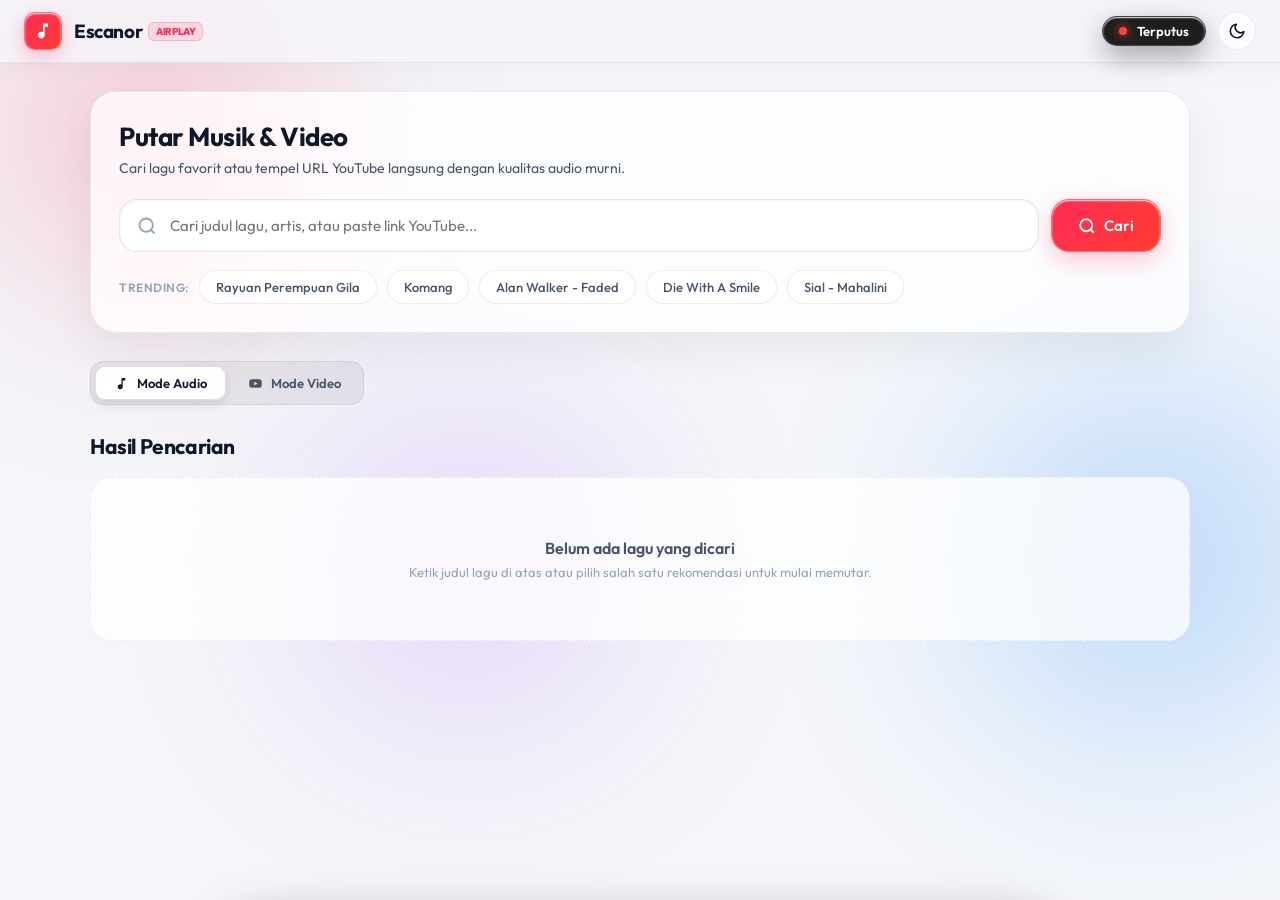
==== public/index.html @ 340b3d91 "Initial commit for Escanor Stream with modular frontend and vercel config" ====
<!DOCTYPE html>
<html lang="id" data-theme="light">

<head>
    <meta charset="UTF-8">
    <meta name="viewport" content="width=device-width, initial-scale=1.0, maximum-scale=1.0, user-scalable=no, viewport-fit=cover">
    <title>Escanor Stream • Music & Video Player</title>
    <link rel="preconnect" href="https://fonts.googleapis.com">
    <link rel="preconnect" href="https://fonts.gstatic.com" crossorigin>
    <link href="https://fonts.googleapis.com/css2?family=Outfit:wght@400;500;600;700;800&family=Plus+Jakarta+Sans:wght@400;500;600;700&display=swap" rel="stylesheet">
    <link rel="stylesheet" href="style.css">
</head>

<body>

    <!-- AMBIENT LIQUID MESH ORBS -->
    <div class="ambient-mesh">
        <div class="orb orb-1"></div>
        <div class="orb orb-2"></div>
        <div class="orb orb-3"></div>
    </div>

    <!-- TOP NAVBAR -->
    <header>
        <a href="/" class="brand-group">
            <div class="app-icon">
                <svg viewBox="0 0 24 24"><path d="M12 3v10.55c-.59-.34-1.27-.55-2-.55-2.21 0-4 1.79-4 4s1.79 4 4 4 4-1.79 4-4V7h4V3h-6z"/></svg>
            </div>
            <div class="brand-text">
                Escanor
                <span class="brand-badge">AirPlay</span>
            </div>
        </a>

        <div class="header-controls">
            <!-- IPHONE DYNAMIC ISLAND STATUS -->
            <div class="dynamic-island" id="island-trigger" onclick="focusPlayer()">
                <div class="island-dot" id="island-dot"></div>
                <div class="sound-wave" id="island-wave">
                    <span></span><span></span><span></span><span></span>
                </div>
                <span class="island-title" id="island-status">Menghubungkan...</span>
            </div>

            <!-- THEME TOGGLE BUTTON -->
            <button class="theme-toggle-btn" id="theme-toggle" onclick="toggleTheme()" title="Ganti Tema">
                <svg id="icon-sun" class="theme-icon" viewBox="0 0 24 24"><circle cx="12" cy="12" r="5"/><path d="M12 1v2M12 21v2M4.22 4.22l1.42 1.42M18.36 18.36l1.42 1.42M1 12h2M21 12h2M4.22 19.78l1.42-1.42M18.36 5.64l1.42-1.42"/></svg>
                <svg id="icon-moon" class="theme-icon" viewBox="0 0 24 24"><path d="M21 12.79A9 9 0 1 1 11.21 3 7 7 0 0 0 21 12.79z"/></svg>
            </button>
        </div>
    </header>

    <!-- MAIN BODY -->
    <main>
        <!-- SEARCH CARD (GLASSMORPHISM SPOTLIGHT) -->
        <section class="glass-search-card">
            <h1 class="search-headline">Putar Musik & Video</h1>
            <p class="search-subtitle">Cari lagu favorit atau tempel URL YouTube langsung dengan kualitas audio murni.</p>

            <div class="spotlight-wrap">
                <div class="spotlight-input-box">
                    <svg class="spotlight-icon" viewBox="0 0 24 24"><circle cx="11" cy="11" r="8"></circle><line x1="21" y1="21" x2="16.65" y2="16.65"></line></svg>
                    <input type="text" id="search-input" class="spotlight-input" placeholder="Cari judul lagu, artis, atau paste link YouTube..." autocomplete="off">
                </div>
                <button class="btn-spotlight" id="btn-search" onclick="doSearch()">
                    <svg width="18" height="18" viewBox="0 0 24 24" fill="none" stroke="currentColor" stroke-width="2.4"><circle cx="11" cy="11" r="8"></circle><line x1="21" y1="21" x2="16.65" y2="16.65"></line></svg>
                    <span>Cari</span>
                </button>
            </div>

            <!-- QUICK CHIPS (NO EMOJIS) -->
            <div class="quick-chips-bar">
                <span class="quick-label">Trending:</span>
                <div class="glass-pill" onclick="quickSearch('Rayuan Perempuan Gila')">Rayuan Perempuan Gila</div>
                <div class="glass-pill" onclick="quickSearch('Komang Raim Laode')">Komang</div>
                <div class="glass-pill" onclick="quickSearch('Alan Walker Faded')">Alan Walker - Faded</div>
                <div class="glass-pill" onclick="quickSearch('Die With A Smile Lady Gaga Bruno Mars')">Die With A Smile</div>
                <div class="glass-pill" onclick="quickSearch('Sial Mahalini')">Sial - Mahalini</div>
            </div>
        </section>

        <!-- IOS SEGMENTED CONTROL -->
        <div class="ios-segmented-control">
            <button class="segment-btn active" id="tab-music" onclick="setMode('music')">
                <svg width="15" height="15" viewBox="0 0 24 24" fill="currentColor"><path d="M12 3v10.55c-.59-.34-1.27-.55-2-.55-2.21 0-4 1.79-4 4s1.79 4 4 4 4-1.79 4-4V7h4V3h-6z"/></svg>
                Mode Audio
            </button>
            <button class="segment-btn" id="tab-video" onclick="setMode('video')">
                <svg width="15" height="15" viewBox="0 0 24 24" fill="currentColor"><path d="M21.58 7.19C21.35 6.31 20.69 5.65 19.81 5.42C18.25 5 12 5 12 5s-6.25 0-7.81.42c-.88.23-1.54.89-1.77 1.77C2 8.75 2 12 2 12s0 3.25.42 4.81c.23.88.89 1.54 1.77 1.77C5.75 19 12 19 12 19s6.25 0 7.81-.42c.88-.23 1.54-.89 1.77-1.77C22 15.25 22 12 22 12s0-3.25-.42-4.81zM10 15V9l5.2 3L10 15z"/></svg>
                Mode Video
            </button>
        </div>

        <!-- VIDEO PLAYER VIEW -->
        <div id="video-container-view">
            <div class="video-player-frame">
                <video id="video-player" controls playsinline></video>
            </div>
            <div class="video-meta-block">
                <h3 id="video-title" style="font-size:18px; font-weight:700; margin-bottom:4px;">Judul Video</h3>
                <p id="video-artist" style="color:var(--text-secondary); font-size:14px;">Artis / Channel</p>
            </div>
        </div>

        <!-- RESULTS SECTION -->
        <section>
            <div class="section-header">
                <h2 class="section-title">Hasil Pencarian</h2>
                <span class="section-meta" id="results-count"></span>
            </div>

            <div class="cards-grid" id="results-grid">
                <div class="empty-glass-box">
                    <p style="font-size:16px; margin-bottom:6px; font-weight:600;">Belum ada lagu yang dicari</p>
                    <p style="font-size:13px; color:var(--text-tertiary);">Ketik judul lagu di atas atau pilih salah satu rekomendasi untuk mulai memutar.</p>
                </div>
            </div>
        </section>
    </main>

    <!-- SPOTIFY-STYLE ANIMATED LIVE LYRICS SHEET -->
    <div id="lyrics-sheet">
        <div class="lyrics-header">
            <div class="lyrics-badge-title">Lirik Lagu</div>
            <button class="lyrics-close-btn" onclick="toggleLyrics()">
                <svg width="14" height="14" viewBox="0 0 24 24" fill="none" stroke="currentColor" stroke-width="2.5"><line x1="18" y1="6" x2="6" y2="18"></line><line x1="6" y1="6" x2="18" y2="18"></line></svg>
            </button>
        </div>
        <div class="lyrics-scroll-container" id="lyrics-scroll">
            <div id="lyrics-content-list">
                <div style="color:var(--text-tertiary); padding:20px; text-align:center;">Memuat lirik...</div>
            </div>
        </div>
    </div>    <!-- FLOATING APPLE MUSIC CAPSULE PILL DOCK (NOW PLAYING) -->
    <div class="floating-dock-player" id="dock-player">
        <!-- 1. LEFT PLAYBACK CONTROLS -->
        <div class="dock-controls-left">
            <!-- Shuffle -->
            <button class="dock-btn-glyph" id="btn-shuffle" onclick="toggleShuffle()" title="Acak Lagu">
                <svg viewBox="0 0 24 24"><path d="M10.59 9.17L5.41 4 4 5.41l5.17 5.17 1.42-1.41zM14.5 4l2.04 2.04L4 18.59 5.41 20 17.96 7.45 20 9.5V4h-5.5zm.33 9.42l-1.41 1.41 3.13 3.13L14.5 20H20v-5.5l-2.04 2.05-3.13-3.13z"/></svg>
            </button>

            <!-- Previous Track / Rewind 10s (Double Triangles Left) -->
            <button class="dock-btn-glyph" id="btn-prev" onclick="handlePrevBtn()" title="Sebelumnya / Mundur 10 detik">
                <svg viewBox="0 0 24 24"><polygon points="11,18 2,12 11,6"/><polygon points="22,18 13,12 22,6"/></svg>
            </button>

            <!-- Play / Pause (Solid Triangle / Double Bars) -->
            <button class="dock-btn-glyph dock-btn-play" id="btn-play-toggle" onclick="togglePlayPause()" title="Putar / Jeda">
                <svg id="icon-play" viewBox="0 0 24 24"><polygon points="7,4 20,12 7,20"/></svg>
                <svg id="icon-pause" viewBox="0 0 24 24" style="display:none;"><rect x="6" y="4" width="4" height="16" rx="1.5"/><rect x="14" y="4" width="4" height="16" rx="1.5"/></svg>
            </button>

            <!-- Next Track / Forward 10s (Double Triangles Right) -->
            <button class="dock-btn-glyph" id="btn-next" onclick="handleNextBtn()" title="Selanjutnya / Maju 10 detik">
                <svg viewBox="0 0 24 24"><polygon points="13,18 22,12 13,6"/><polygon points="2,18 11,12 2,6"/></svg>
            </button>

            <!-- Repeat / Loop -->
            <button class="dock-btn-glyph" id="btn-repeat" onclick="toggleRepeat()" title="Ulangi Lagu">
                <svg viewBox="0 0 24 24"><path d="M7 7h10v3l4-4-4-4v3H5v6h2V7zm10 10H7v-3l-4 4 4 4v-3h12v-6h-2v4z"/></svg>
            </button>
        </div>

        <!-- 2. CENTER TRACK CAPSULE & UNDERLINE SCRUBBER -->
        <div class="dock-track-center">
            <img id="dock-thumb" class="dock-thumb-art" src="https://images.unsplash.com/photo-1511671782779-c97d3d27a1d4?w=100&q=80" alt="Album Art">
            
            <div class="dock-meta-scrub">
                <div class="dock-text-row">
                    <span class="dock-title-text" id="dock-title">Pilih Lagu</span>
                    <span class="dock-separator">—</span>
                    <span class="dock-artist-text" id="dock-artist">Escanor Stream</span>
                </div>
                
                <!-- Underline timeline scrubber -->
                <div class="dock-inline-scrub" id="dock-scrub-bar" onclick="handleSeek(event)" onmousemove="updateScrubTooltip(event)" onmouseleave="hideScrubTooltip()">
                    <div class="dock-inline-fill" id="dock-scrub-fill">
                        <div class="dock-scrub-knob"></div>
                    </div>
                    <div class="dock-time-pill" id="dock-time-pill">
                        <span id="time-current">0:00</span> / <span id="time-total">0:00</span>
                    </div>
                </div>
            </div>

            <!-- PREVIEW BADGE -->
            <span class="dock-badge-pill" id="dock-badge">PREVIEW</span>

            <!-- MORE OPTIONS THREE DOTS -->
            <div class="dock-more-wrap">
                <button class="dock-btn-glyph dock-btn-dots" id="btn-more-options" onclick="toggleOptionsMenu(event)" title="Pilihan Lain">
                    <svg viewBox="0 0 24 24"><circle cx="5" cy="12" r="2"/><circle cx="12" cy="12" r="2"/><circle cx="19" cy="12" r="2"/></svg>
                </button>

                <!-- CONTEXT POPUP MENU -->
                <div class="dock-menu-dropdown" id="dock-menu-dropdown">
                    <div class="dock-menu-item" onclick="toggleLyrics(); closeOptionsMenu();">
                        <svg viewBox="0 0 24 24"><path d="M12 3v10.55c-.59-.34-1.27-.55-2-.55-2.21 0-4 1.79-4 4s1.79 4 4 4 4-1.79 4-4V7h4V3h-6z"/></svg>
                        <span>Tampilkan Lirik</span>
                    </div>
                    <div class="dock-menu-item" onclick="toggleRepeat(); closeOptionsMenu();">
                        <svg viewBox="0 0 24 24"><path d="M7 7h10v3l4-4-4-4v3H5v6h2V7zm10 10H7v-3l-4 4 4 4v-3h12v-6h-2v4z"/></svg>
                        <span id="opt-repeat-label">Ulangi: Mati</span>
                    </div>
                    <div class="dock-menu-item" onclick="downloadCurrentSong(); closeOptionsMenu();">
                        <svg viewBox="0 0 24 24"><path d="M19 9h-4V3H9v6H5l7 7 7-7zM5 18v2h14v-2H5z"/></svg>
                        <span>Download Musik</span>
                    </div>
                    <div class="dock-menu-item" onclick="copySongInfo(); closeOptionsMenu();">
                        <svg viewBox="0 0 24 24"><path d="M16 1H4c-1.1 0-2 .9-2 2v14h2V3h12V1zm3 4H8c-1.1 0-2 .9-2 2v14c0 1.1.9 2 2 2h11c1.1 0 2-.9 2-2V7c0-1.1-.9-2-2-2zm0 16H8V7h11v14z"/></svg>
                        <span>Salin Judul</span>
                    </div>
                </div>
            </div>
        </div>

        <!-- 3. RIGHT TOOLS -->
        <div class="dock-tools-right">
            <!-- Queue / Lyrics Button (3 lines with dots) -->
            <button class="dock-btn-glyph" id="btn-lyrics" onclick="toggleLyrics()" title="Daftar Lirik / Antrean">
                <svg viewBox="0 0 24 24">
                    <circle cx="4" cy="6" r="1.5"/>
                    <rect x="8" y="5" width="13" height="2" rx="1"/>
                    <circle cx="4" cy="12" r="1.5"/>
                    <rect x="8" y="11" width="13" height="2" rx="1"/>
                    <circle cx="4" cy="18" r="1.5"/>
                    <rect x="8" y="17" width="13" height="2" rx="1"/>
                </svg>
            </button>

            <!-- Volume Button & Smooth Expand Slider -->
            <div class="dock-vol-cluster">
                <button class="dock-btn-glyph" id="btn-volume-mute" onclick="toggleMute()" title="Volume">
                    <svg id="icon-vol-high" viewBox="0 0 24 24"><path d="M3 9v6h4l5 5V4L7 9H3zm13.5 3c0-1.77-1.02-3.29-2.5-4.03v8.05c1.48-.73 2.5-2.25 2.5-4.02zM14 3.23v2.06c2.89.86 5 3.54 5 6.71s-2.11 5.85-5 6.71v2.06c4.01-.91 7-4.49 7-8.77s-2.99-7.86-7-8.77z"/></svg>
                    <svg id="icon-vol-mute" viewBox="0 0 24 24" style="display:none;"><path d="M16.5 12c0-1.77-1.02-3.29-2.5-4.03v2.21l2.45 2.45c.03-.2.05-.41.05-.63zm2.5 0c0 .94-.2 1.82-.54 2.64l1.51 1.51C20.63 14.91 21 13.5 21 12c0-4.28-2.99-7.86-7-8.77v2.06c2.89.86 5 3.54 5 6.71zM4.27 3L3 4.27l4.73 4.73H3v6h4l5 5v-6.73l4.25 4.25c-.67.52-1.42.93-2.25 1.18v2.06c1.38-.31 2.63-.95 3.69-1.81L19.73 21 21 19.73l-9-9L4.27 3zM12 4L9.91 6.09 12 8.18V4z"/></svg>
                </button>
                <div class="dock-vol-slider-wrap">
                    <input type="range" class="dock-vol-slider" id="vol-slider" min="0" max="1" step="0.02" value="1" oninput="handleVolume(this.value)">
                </div>
            </div>
        </div>
    </div>

    <!-- NATIVE AUDIO ELEMENT -->
    <audio id="native-audio" preload="auto"></audio>

    <!-- CLEAN TOAST (NO EMOJIS) -->
    <div id="ios-toast"></div>

    <script src="app.js"></script>
</body>

</html>
---- public/style.css ----
/* LIGHT PALETTE (DEFAULT) */
        :root {
            --ios-bg: #f4f6fa;
            --glass-card: rgba(255, 255, 255, 0.76);
            --glass-card-hover: rgba(255, 255, 255, 0.94);
            --glass-border: rgba(0, 0, 0, 0.07);
            --glass-border-light: rgba(0, 0, 0, 0.12);
            --glass-shine: inset 0 1px 1.5px 0 rgba(255, 255, 255, 0.95);
            --glass-shadow: 0 18px 45px rgba(0, 0, 0, 0.06);
            --header-bg: rgba(244, 246, 250, 0.8);
            --dock-bg: rgba(255, 255, 255, 0.86);
            --dock-border: rgba(0, 0, 0, 0.08);
            --dock-icon: rgba(0, 0, 0, 0.65);
            --dock-icon-hover: #000000;
            --dock-text-title: #0f172a;
            --dock-text-sub: #64748b;
            --dock-scrub-bg: rgba(0, 0, 0, 0.12);
            --dock-scrub-fill: #0f172a;
            --dock-badge-bg: rgba(0, 0, 0, 0.07);
            --dock-badge-text: #334155;
            --dock-menu-bg: rgba(255, 255, 255, 0.96);
            --input-bg: rgba(255, 255, 255, 0.95);
            --input-border: rgba(0, 0, 0, 0.1);
            --accent: #ff2d55;
            --accent-glow: rgba(255, 45, 85, 0.28);
            --accent-gradient: linear-gradient(135deg, #ff2d55, #ff3b30);
            --text-primary: #0f172a;
            --text-secondary: #475569;
            --text-tertiary: #94a3b8;
            --mesh-opacity: 0.35;
            --orb-1: #ff2d55;
            --orb-2: #007aff;
            --orb-3: #a855f7;
            --lrc-bg: rgba(255, 255, 255, 0.94);
            --lrc-inactive: rgba(15, 23, 42, 0.38);
            --lrc-active: #ff2d55;
            --lrc-active-bg: rgba(255, 45, 85, 0.08);
            --spring: cubic-bezier(0.34, 1.56, 0.64, 1);
        }

        /* DARK PALETTE */
        [data-theme="dark"] {
            --ios-bg: #07080d;
            --glass-card: rgba(25, 28, 42, 0.5);
            --glass-card-hover: rgba(35, 40, 62, 0.65);
            --glass-border: rgba(255, 255, 255, 0.12);
            --glass-border-light: rgba(255, 255, 255, 0.22);
            --glass-shine: inset 0 1px 1px 0 rgba(255, 255, 255, 0.28);
            --glass-shadow: 0 20px 50px rgba(0, 0, 0, 0.5);
            --header-bg: rgba(12, 14, 22, 0.7);
            --dock-bg: rgba(24, 25, 29, 0.88);
            --dock-border: rgba(255, 255, 255, 0.12);
            --dock-icon: rgba(255, 255, 255, 0.65);
            --dock-icon-hover: #ffffff;
            --dock-text-title: #ffffff;
            --dock-text-sub: rgba(255, 255, 255, 0.55);
            --dock-scrub-bg: rgba(255, 255, 255, 0.18);
            --dock-scrub-fill: #ffffff;
            --dock-badge-bg: rgba(255, 255, 255, 0.14);
            --dock-badge-text: rgba(255, 255, 255, 0.85);
            --dock-menu-bg: rgba(30, 31, 35, 0.95);
            --input-bg: rgba(0, 0, 0, 0.45);
            --input-border: rgba(255, 255, 255, 0.14);
            --accent: #ff2d55;
            --accent-glow: rgba(255, 45, 85, 0.38);
            --accent-gradient: linear-gradient(135deg, #ff2d55, #ff375f, #ff6482);
            --text-primary: #ffffff;
            --text-secondary: rgba(255, 255, 255, 0.68);
            --text-tertiary: rgba(255, 255, 255, 0.4);
            --mesh-opacity: 0.55;
            --orb-1: #ff2d55;
            --orb-2: #5e5ce6;
            --orb-3: #bf5af2;
            --lrc-bg: rgba(14, 16, 26, 0.94);
            --lrc-inactive: rgba(255, 255, 255, 0.35);
            --lrc-active: #ffffff;
            --lrc-active-bg: rgba(255, 255, 255, 0.1);
        }

        * {
            box-sizing: border-box;
            margin: 0;
            padding: 0;
            -webkit-tap-highlight-color: transparent;
        }

        body {
            background-color: var(--ios-bg);
            color: var(--text-primary);
            font-family: -apple-system, BlinkMacSystemFont, "SF Pro Display", "SF Pro Text", "Outfit", "Plus Jakarta Sans", sans-serif;
            min-height: 100vh;
            display: flex;
            flex-direction: column;
            overflow-x: hidden;
            position: relative;
            transition: background-color 0.4s ease, color 0.4s ease;
        }

        /* AMBIENT MESH ORBS */
        .ambient-mesh {
            position: fixed;
            inset: 0;
            pointer-events: none;
            z-index: 0;
            overflow: hidden;
        }

        .orb {
            position: absolute;
            border-radius: 50%;
            filter: blur(100px);
            opacity: var(--mesh-opacity);
            animation: floatOrb 20s ease-in-out infinite alternate;
            transition: opacity 0.5s ease;
        }

        .orb-1 {
            width: 460px;
            height: 460px;
            top: -100px;
            left: -80px;
            background: radial-gradient(circle, var(--orb-1) 0%, transparent 70%);
        }

        .orb-2 {
            width: 500px;
            height: 500px;
            bottom: 10%;
            right: -120px;
            background: radial-gradient(circle, var(--orb-2) 0%, transparent 70%);
            animation-duration: 24s;
            animation-delay: -6s;
        }

        .orb-3 {
            width: 420px;
            height: 420px;
            top: 40%;
            left: 20%;
            background: radial-gradient(circle, var(--orb-3) 0%, transparent 70%);
            animation-duration: 28s;
            animation-delay: -12s;
        }

        @keyframes floatOrb {
            0% { transform: translate(0, 0) scale(1); }
            50% { transform: translate(60px, 40px) scale(1.1); }
            100% { transform: translate(-40px, 70px) scale(0.95); }
        }

        /* TOP NAVBAR (FROSTED GLASS) */
        header {
            position: sticky;
            top: 0;
            z-index: 100;
            background: var(--header-bg);
            backdrop-filter: blur(35px) saturate(190%);
            -webkit-backdrop-filter: blur(35px) saturate(190%);
            border-bottom: 1px solid var(--glass-border);
            box-shadow: 0 4px 25px rgba(0, 0, 0, 0.04);
            padding: 12px 24px;
            display: flex;
            align-items: center;
            justify-content: space-between;
            transition: background-color 0.4s ease, border-color 0.4s ease;
        }

        .brand-group {
            display: flex;
            align-items: center;
            gap: 12px;
            text-decoration: none;
            color: inherit;
        }

        .app-icon {
            width: 38px;
            height: 38px;
            border-radius: 11px;
            background: var(--accent-gradient);
            display: flex;
            align-items: center;
            justify-content: center;
            box-shadow: 0 6px 16px var(--accent-glow), var(--glass-shine);
            border: 1px solid rgba(255, 255, 255, 0.3);
            transition: transform 0.25s var(--spring);
        }

        .app-icon:hover {
            transform: scale(1.08) rotate(-4deg);
        }

        .app-icon svg {
            width: 20px;
            height: 20px;
            fill: white;
        }

        .brand-text {
            font-size: 19px;
            font-weight: 700;
            letter-spacing: -0.4px;
            display: flex;
            align-items: center;
            gap: 6px;
        }

        .brand-badge {
            font-size: 10px;
            text-transform: uppercase;
            font-weight: 800;
            padding: 2px 7px;
            border-radius: 6px;
            background: rgba(255, 45, 85, 0.12);
            color: var(--accent);
            border: 1px solid rgba(255, 45, 85, 0.25);
        }

        .header-controls {
            display: flex;
            align-items: center;
            gap: 12px;
        }

        /* IPHONE DYNAMIC ISLAND */
        .dynamic-island {
            background: rgba(0, 0, 0, 0.88);
            border: 1px solid rgba(255, 255, 255, 0.16);
            box-shadow: 0 10px 28px rgba(0, 0, 0, 0.35), var(--glass-shine);
            border-radius: 30px;
            padding: 6px 16px;
            display: flex;
            align-items: center;
            gap: 10px;
            backdrop-filter: blur(25px);
            -webkit-backdrop-filter: blur(25px);
            transition: all 0.3s var(--spring);
            cursor: pointer;
            color: #ffffff;
        }

        .dynamic-island:hover {
            transform: scale(1.04);
            border-color: rgba(255, 255, 255, 0.35);
        }

        .dynamic-island:active {
            transform: scale(0.96);
        }

        .island-dot {
            width: 8px;
            height: 8px;
            border-radius: 50%;
            background: #34c759;
            box-shadow: 0 0 10px #34c759;
            transition: all 0.3s;
        }

        .island-dot.buffering {
            background: #ff9f0a;
            box-shadow: 0 0 10px #ff9f0a;
            animation: islandPulse 1s infinite alternate;
        }

        .island-dot.offline {
            background: #ff453a;
            box-shadow: 0 0 10px #ff453a;
        }

        @keyframes islandPulse {
            from { opacity: 0.3; transform: scale(0.8); }
            to { opacity: 1; transform: scale(1.2); }
        }

        .island-title {
            font-size: 13px;
            font-weight: 600;
            white-space: nowrap;
            max-width: 170px;
            overflow: hidden;
            text-overflow: ellipsis;
        }

        .sound-wave {
            display: none;
            align-items: flex-end;
            gap: 2.5px;
            height: 14px;
        }

        .sound-wave.active {
            display: flex;
        }

        .sound-wave span {
            width: 2.5px;
            background: var(--accent);
            border-radius: 2px;
            animation: jumpBar 0.8s ease infinite alternate;
        }

        .sound-wave span:nth-child(1) { height: 6px; animation-delay: 0.1s; }
        .sound-wave span:nth-child(2) { height: 13px; animation-delay: 0.3s; }
        .sound-wave span:nth-child(3) { height: 9px; animation-delay: 0.2s; }
        .sound-wave span:nth-child(4) { height: 14px; animation-delay: 0.4s; }

        @keyframes jumpBar {
            0% { height: 4px; }
            100% { height: 14px; }
        }

        /* THEME TOGGLE BUTTON */
        .theme-toggle-btn {
            width: 38px;
            height: 38px;
            border-radius: 50%;
            background: var(--glass-card);
            border: 1px solid var(--glass-border);
            box-shadow: var(--glass-shine);
            backdrop-filter: blur(20px);
            display: flex;
            align-items: center;
            justify-content: center;
            cursor: pointer;
            color: var(--text-primary);
            transition: all 0.25s var(--spring);
        }

        .theme-toggle-btn:hover {
            transform: scale(1.1);
            border-color: var(--accent);
        }

        .theme-toggle-btn:active {
            transform: scale(0.92);
        }

        .theme-icon {
            width: 18px;
            height: 18px;
            fill: none;
            stroke: currentColor;
            stroke-width: 2.2;
            stroke-linecap: round;
            stroke-linejoin: round;
        }

        #icon-sun { display: none; }
        #icon-moon { display: block; }
        [data-theme="dark"] #icon-sun { display: block; }
        [data-theme="dark"] #icon-moon { display: none; }

        /* MAIN CONTENT WRAPPER */
        main {
            position: relative;
            z-index: 10;
            flex: 1;
            max-width: 1140px;
            width: 100%;
            margin: 0 auto;
            padding: 28px 20px 160px;
            display: flex;
            flex-direction: column;
            gap: 28px;
        }

        /* SEARCH CARD */
        .glass-search-card {
            background: var(--glass-card);
            backdrop-filter: blur(40px) saturate(180%);
            -webkit-backdrop-filter: blur(40px) saturate(180%);
            border: 1px solid var(--glass-border);
            box-shadow: var(--glass-shadow), var(--glass-shine);
            border-radius: 26px;
            padding: 28px;
            transition: all 0.35s ease;
        }

        .search-headline {
            font-size: 26px;
            font-weight: 700;
            letter-spacing: -0.5px;
            margin-bottom: 6px;
        }

        .search-subtitle {
            font-size: 14px;
            color: var(--text-secondary);
            margin-bottom: 22px;
        }

        .spotlight-wrap {
            display: flex;
            gap: 12px;
            position: relative;
        }

        .spotlight-input-box {
            flex: 1;
            position: relative;
            display: flex;
            align-items: center;
        }

        .spotlight-icon {
            position: absolute;
            left: 18px;
            width: 20px;
            height: 20px;
            fill: none;
            stroke: var(--text-tertiary);
            stroke-width: 2.2;
            pointer-events: none;
            transition: stroke 0.3s;
        }

        .spotlight-input {
            width: 100%;
            padding: 16px 20px 16px 50px;
            background: var(--input-bg);
            border: 1px solid var(--input-border);
            box-shadow: inset 0 1px 3px rgba(0, 0, 0, 0.05);
            border-radius: 18px;
            color: var(--text-primary);
            font-family: inherit;
            font-size: 15px;
            outline: none;
            transition: all 0.25s var(--spring);
        }

        .spotlight-input:focus {
            border-color: var(--accent);
            box-shadow: 0 0 18px var(--accent-glow);
        }

        .spotlight-input:focus ~ .spotlight-icon {
            stroke: var(--accent);
        }

        /* ANIMATED SEARCH BUTTON */
        .btn-spotlight {
            padding: 0 26px;
            border-radius: 18px;
            border: 1px solid rgba(255, 255, 255, 0.25);
            background: var(--accent-gradient);
            box-shadow: 0 8px 24px var(--accent-glow), var(--glass-shine);
            color: white;
            font-weight: 600;
            font-size: 15px;
            font-family: inherit;
            cursor: pointer;
            transition: all 0.25s var(--spring);
            display: flex;
            align-items: center;
            gap: 8px;
        }

        .btn-spotlight:hover {
            transform: translateY(-2px) scale(1.02);
            box-shadow: 0 12px 28px var(--accent-glow);
            filter: brightness(1.05);
        }

        .btn-spotlight:active {
            transform: scale(0.92);
        }

        /* QUICK PILLS (TRENDING) */
        .quick-chips-bar {
            display: flex;
            align-items: center;
            gap: 10px;
            margin-top: 18px;
            flex-wrap: wrap;
        }

        .quick-label {
            font-size: 12px;
            color: var(--text-tertiary);
            font-weight: 600;
            text-transform: uppercase;
            letter-spacing: 0.5px;
        }

        .glass-pill {
            padding: 8px 16px;
            border-radius: 30px;
            background: var(--glass-card);
            border: 1px solid var(--glass-border);
            box-shadow: var(--glass-shine);
            color: var(--text-secondary);
            font-size: 13px;
            font-weight: 500;
            cursor: pointer;
            transition: all 0.25s var(--spring);
            display: inline-flex;
            align-items: center;
            gap: 6px;
            backdrop-filter: blur(16px);
        }

        .glass-pill:hover {
            color: var(--text-primary);
            border-color: var(--accent);
            transform: translateY(-2px) scale(1.03);
            box-shadow: 0 6px 16px rgba(0, 0, 0, 0.08);
        }

        .glass-pill:active {
            transform: scale(0.92);
        }

        /* IOS SEGMENTED CONTROL */
        .ios-segmented-control {
            background: rgba(0, 0, 0, 0.06);
            border: 1px solid var(--glass-border);
            border-radius: 14px;
            padding: 4px;
            display: inline-flex;
            gap: 4px;
            backdrop-filter: blur(20px);
            align-self: flex-start;
        }

        [data-theme="dark"] .ios-segmented-control {
            background: rgba(0, 0, 0, 0.45);
        }

        .segment-btn {
            padding: 8px 18px;
            border-radius: 10px;
            background: transparent;
            border: none;
            color: var(--text-secondary);
            font-family: inherit;
            font-size: 13px;
            font-weight: 600;
            cursor: pointer;
            transition: all 0.25s var(--spring);
            display: flex;
            align-items: center;
            gap: 8px;
        }

        .segment-btn.active {
            background: var(--glass-card-hover);
            color: var(--text-primary);
            box-shadow: 0 4px 12px rgba(0, 0, 0, 0.1), var(--glass-shine);
            border: 0.5px solid var(--glass-border-light);
        }

        .segment-btn:hover:not(.active) {
            color: var(--text-primary);
            transform: translateY(-1px);
        }

        .segment-btn:active {
            transform: scale(0.94);
        }

        /* SECTION HEADER */
        .section-header {
            display: flex;
            align-items: center;
            justify-content: space-between;
            margin-bottom: 18px;
        }

        .section-title {
            font-size: 21px;
            font-weight: 700;
            letter-spacing: -0.4px;
        }

        .section-meta {
            font-size: 13px;
            color: var(--text-tertiary);
            font-weight: 500;
        }

        /* SONG CARDS GRID */
        .cards-grid {
            display: grid;
            grid-template-columns: repeat(auto-fill, minmax(250px, 1fr));
            gap: 22px;
        }

        .ios-music-card {
            background: var(--glass-card);
            backdrop-filter: blur(35px) saturate(180%);
            -webkit-backdrop-filter: blur(35px) saturate(180%);
            border: 1px solid var(--glass-border);
            box-shadow: var(--glass-shadow), var(--glass-shine);
            border-radius: 22px;
            padding: 14px;
            cursor: pointer;
            transition: all 0.35s var(--spring);
            display: flex;
            flex-direction: column;
            position: relative;
        }

        .ios-music-card:hover {
            transform: translateY(-6px) scale(1.02);
            border-color: var(--glass-border-light);
            box-shadow: 0 20px 45px rgba(0, 0, 0, 0.12), var(--glass-shine);
            background: var(--glass-card-hover);
        }

        .ios-music-card:active {
            transform: scale(0.95);
        }

        .card-artwork-box {
            position: relative;
            width: 100%;
            aspect-ratio: 16/9;
            background: #090a10;
            border-radius: 15px;
            overflow: hidden;
            box-shadow: 0 6px 18px rgba(0, 0, 0, 0.15);
        }

        .card-img {
            width: 100%;
            height: 100%;
            object-fit: cover;
            transition: transform 0.5s var(--spring);
        }

        .ios-music-card:hover .card-img {
            transform: scale(1.08);
        }

        .badge-duration {
            position: absolute;
            bottom: 8px;
            right: 8px;
            background: rgba(0, 0, 0, 0.75);
            backdrop-filter: blur(10px);
            padding: 3px 8px;
            border-radius: 6px;
            font-size: 11px;
            font-weight: 600;
            color: #fff;
            border: 0.5px solid rgba(255, 255, 255, 0.15);
        }

        .hover-play-glyph {
            position: absolute;
            inset: 0;
            background: rgba(0, 0, 0, 0.3);
            display: flex;
            align-items: center;
            justify-content: center;
            opacity: 0;
            transition: opacity 0.25s var(--spring);
            backdrop-filter: blur(2px);
        }

        .ios-music-card:hover .hover-play-glyph {
            opacity: 1;
        }

        .glyph-disc {
            width: 48px;
            height: 48px;
            border-radius: 50%;
            background: var(--accent-gradient);
            display: flex;
            align-items: center;
            justify-content: center;
            box-shadow: 0 6px 20px var(--accent-glow), var(--glass-shine);
            border: 1px solid rgba(255, 255, 255, 0.3);
            transform: scale(0.85);
            transition: transform 0.25s var(--spring);
        }

        .ios-music-card:hover .glyph-disc {
            transform: scale(1);
        }

        .glyph-disc svg {
            width: 20px;
            height: 20px;
            fill: white;
            margin-left: 2px;
        }

        .card-meta-box {
            padding: 12px 4px 4px;
            flex: 1;
            display: flex;
            flex-direction: column;
            justify-content: space-between;
        }

        .card-track-title {
            font-size: 14px;
            font-weight: 600;
            line-height: 1.4;
            color: var(--text-primary);
            display: -webkit-box;
            -webkit-line-clamp: 2;
            -webkit-box-orient: vertical;
            overflow: hidden;
            margin-bottom: 4px;
        }

        .card-track-artist {
            font-size: 12px;
            color: var(--text-secondary);
            white-space: nowrap;
            overflow: hidden;
            text-overflow: ellipsis;
        }

        /* EMPTY & LOADING */
        .empty-glass-box {
            grid-column: 1 / -1;
            padding: 60px 20px;
            text-align: center;
            color: var(--text-secondary);
            background: var(--glass-card);
            border-radius: 22px;
            border: 1px dashed var(--glass-border);
            backdrop-filter: blur(30px);
        }

        .ios-spinner {
            width: 38px;
            height: 38px;
            border: 3px solid rgba(0, 0, 0, 0.1);
            border-top-color: var(--accent);
            border-radius: 50%;
            animation: spinIos 0.75s linear infinite;
            margin: 0 auto 16px;
        }

        [data-theme="dark"] .ios-spinner {
            border-color: rgba(255, 255, 255, 0.1);
            border-top-color: var(--accent);
        }

        @keyframes spinIos {
            to { transform: rotate(360deg); }
        }

        /* VIDEO CONTAINER */
        #video-container-view {
            display: none;
            width: 100%;
            background: var(--glass-card);
            backdrop-filter: blur(40px);
            -webkit-backdrop-filter: blur(40px);
            border: 1px solid var(--glass-border);
            box-shadow: var(--glass-shadow), var(--glass-shine);
            border-radius: 24px;
            overflow: hidden;
            padding: 18px;
        }

        .video-player-frame {
            position: relative;
            width: 100%;
            aspect-ratio: 16/9;
            background: black;
            border-radius: 16px;
            overflow: hidden;
            box-shadow: 0 10px 30px rgba(0, 0, 0, 0.4);
        }

        .video-player-frame video {
            width: 100%;
            height: 100%;
            object-fit: contain;
        }

        .video-meta-block {
            margin-top: 14px;
            padding: 0 6px;
        }

        /* FLOATING APPLE MUSIC PILL CAPSULE DOCK */
        .floating-dock-player {
            position: fixed;
            bottom: 22px;
            left: 50%;
            transform: translateX(-50%) translateY(140%);
            width: min(94%, 820px);
            height: 60px;
            background: var(--dock-bg);
            backdrop-filter: blur(45px) saturate(200%);
            -webkit-backdrop-filter: blur(45px) saturate(200%);
            border: 1px solid var(--dock-border);
            border-radius: 9999px;
            box-shadow: 0 20px 50px rgba(0, 0, 0, 0.35), var(--glass-shine);
            display: flex;
            align-items: center;
            justify-content: space-between;
            padding: 0 16px;
            z-index: 200;
            transition: transform 0.45s var(--spring), background-color 0.35s ease, border-color 0.35s ease;
            user-select: none;
        }

        [data-theme="dark"] .floating-dock-player {
            box-shadow: 0 24px 60px rgba(0, 0, 0, 0.65), var(--glass-shine);
        }

        .floating-dock-player.active {
            transform: translateX(-50%) translateY(0);
        }

        /* 1. LEFT CONTROLS */
        .dock-controls-left {
            display: flex;
            align-items: center;
            gap: 6px;
            flex-shrink: 0;
        }

        .dock-btn-glyph {
            background: none;
            border: none;
            color: var(--dock-icon);
            cursor: pointer;
            display: flex;
            align-items: center;
            justify-content: center;
            width: 32px;
            height: 32px;
            border-radius: 50%;
            padding: 0;
            transition: color 0.18s ease, transform 0.2s var(--spring);
        }

        .dock-btn-glyph svg {
            width: 17px;
            height: 17px;
            fill: currentColor;
        }

        .dock-btn-glyph:hover {
            color: var(--dock-icon-hover);
            transform: scale(1.12);
        }

        .dock-btn-glyph:active {
            transform: scale(0.88);
        }

        .dock-btn-glyph.active {
            color: var(--accent);
            filter: drop-shadow(0 0 6px var(--accent-glow));
        }

        .dock-btn-play {
            width: 36px;
            height: 36px;
            color: var(--dock-icon-hover);
        }

        .dock-btn-play svg {
            width: 20px;
            height: 20px;
        }

        .dock-btn-play:hover {
            transform: scale(1.15);
        }

        /* 2. CENTER TRACK CAPSULE & SCRUBBER */
        .dock-track-center {
            display: flex;
            align-items: center;
            gap: 12px;
            flex: 1;
            max-width: 440px;
            margin: 0 14px;
            min-width: 0;
            position: relative;
        }

        .dock-thumb-art {
            width: 40px;
            height: 40px;
            border-radius: 7px;
            object-fit: cover;
            background: #181818;
            flex-shrink: 0;
            box-shadow: 0 3px 10px rgba(0, 0, 0, 0.3);
            border: 0.5px solid rgba(255, 255, 255, 0.15);
            transition: transform 0.35s var(--spring);
        }

        .dock-thumb-art.playing {
            animation: dockCoverPulse 3s ease-in-out infinite alternate;
        }

        @keyframes dockCoverPulse {
            0% { transform: scale(1); filter: drop-shadow(0 0 3px var(--accent-glow)); }
            100% { transform: scale(1.04); filter: drop-shadow(0 0 10px var(--accent-glow)); }
        }

        .dock-meta-scrub {
            display: flex;
            flex-direction: column;
            justify-content: center;
            min-width: 0;
            flex: 1;
            gap: 4px;
        }

        .dock-text-row {
            display: flex;
            align-items: baseline;
            gap: 5px;
            white-space: nowrap;
            overflow: hidden;
            text-overflow: ellipsis;
            line-height: 1.25;
        }

        .dock-title-text {
            font-size: 13px;
            font-weight: 600;
            color: var(--dock-text-title);
            white-space: nowrap;
            overflow: hidden;
            text-overflow: ellipsis;
        }

        .dock-separator {
            font-size: 11px;
            color: var(--dock-text-sub);
            opacity: 0.6;
            flex-shrink: 0;
        }

        .dock-artist-text {
            font-size: 11.5px;
            color: var(--dock-text-sub);
            white-space: nowrap;
            overflow: hidden;
            text-overflow: ellipsis;
        }

        /* INLINE TIMELINE SCRUBBER UNDER TEXT */
        .dock-inline-scrub {
            position: relative;
            width: 100%;
            height: 3px;
            background: var(--dock-scrub-bg);
            border-radius: 2px;
            cursor: pointer;
            transition: height 0.15s ease;
        }

        .dock-inline-scrub:hover {
            height: 5px;
        }

        .dock-inline-fill {
            height: 100%;
            width: 0%;
            background: var(--dock-scrub-fill);
            border-radius: 2px;
            position: relative;
            transition: width 0.1s linear;
        }

        .dock-scrub-knob {
            position: absolute;
            right: -4px;
            top: 50%;
            transform: translateY(-50%);
            width: 9px;
            height: 9px;
            border-radius: 50%;
            background: var(--dock-scrub-fill);
            box-shadow: 0 1px 4px rgba(0, 0, 0, 0.4);
            opacity: 0;
            transition: opacity 0.15s ease;
        }

        .dock-inline-scrub:hover .dock-scrub-knob {
            opacity: 1;
        }

        /* FLOATING TIME TOOLTIP ON SCRUB HOVER */
        .dock-time-pill {
            position: absolute;
            bottom: 12px;
            left: 50%;
            transform: translateX(-50%);
            background: rgba(0, 0, 0, 0.85);
            color: #ffffff;
            font-size: 10.5px;
            font-weight: 600;
            padding: 2px 7px;
            border-radius: 6px;
            white-space: nowrap;
            pointer-events: none;
            opacity: 0;
            transition: opacity 0.2s ease, transform 0.2s ease;
            box-shadow: 0 4px 12px rgba(0, 0, 0, 0.3);
            font-variant-numeric: tabular-nums;
            z-index: 220;
        }

        [data-theme="light"] .dock-time-pill {
            background: rgba(15, 23, 42, 0.9);
        }

        .dock-inline-scrub:hover .dock-time-pill {
            opacity: 1;
            transform: translateX(-50%) translateY(-2px);
        }

        /* PREVIEW BADGE */
        .dock-badge-pill {
            font-size: 9px;
            font-weight: 700;
            letter-spacing: 0.8px;
            text-transform: uppercase;
            padding: 3px 7px;
            border-radius: 9999px;
            background: var(--dock-badge-bg);
            color: var(--dock-badge-text);
            flex-shrink: 0;
            line-height: 1;
            box-shadow: 0 1px 2px rgba(0, 0, 0, 0.05);
        }

        /* MORE OPTIONS (THREE DOTS) */
        .dock-more-wrap {
            position: relative;
            flex-shrink: 0;
        }

        .dock-btn-dots {
            width: 26px;
            height: 26px;
            color: var(--dock-icon);
        }

        .dock-btn-dots:hover {
            color: var(--dock-icon-hover);
        }

        .dock-menu-dropdown {
            position: absolute;
            bottom: 46px;
            right: -8px;
            width: 190px;
            background: var(--dock-menu-bg);
            backdrop-filter: blur(40px) saturate(200%);
            -webkit-backdrop-filter: blur(40px) saturate(200%);
            border: 1px solid var(--dock-border);
            border-radius: 16px;
            padding: 6px;
            box-shadow: 0 18px 45px rgba(0, 0, 0, 0.35), var(--glass-shine);
            z-index: 250;
            opacity: 0;
            transform: translateY(8px) scale(0.95);
            pointer-events: none;
            transition: all 0.22s var(--spring);
        }

        .dock-menu-dropdown.show {
            opacity: 1;
            transform: translateY(0) scale(1);
            pointer-events: auto;
        }

        .dock-menu-item {
            display: flex;
            align-items: center;
            gap: 10px;
            padding: 8px 10px;
            font-size: 12.5px;
            font-weight: 500;
            color: var(--text-primary);
            border-radius: 10px;
            cursor: pointer;
            transition: background-color 0.15s ease;
        }

        .dock-menu-item svg {
            width: 16px;
            height: 16px;
            fill: currentColor;
            opacity: 0.75;
            flex-shrink: 0;
        }

        .dock-menu-item:hover {
            background: rgba(125, 125, 125, 0.12);
        }

        .dock-menu-item:hover svg {
            opacity: 1;
        }

        /* 3. RIGHT TOOLS */
        .dock-tools-right {
            display: flex;
            align-items: center;
            gap: 6px;
            flex-shrink: 0;
        }

        .dock-vol-cluster {
            display: flex;
            align-items: center;
            gap: 4px;
        }

        .dock-vol-slider-wrap {
            width: 0;
            overflow: hidden;
            opacity: 0;
            transition: width 0.3s var(--spring), opacity 0.2s ease;
            display: flex;
            align-items: center;
        }

        .dock-vol-cluster:hover .dock-vol-slider-wrap,
        .dock-vol-cluster:focus-within .dock-vol-slider-wrap {
            width: 74px;
            opacity: 1;
        }

        .dock-vol-slider {
            width: 68px;
            height: 3px;
            accent-color: var(--accent);
            cursor: pointer;
        }

        /* RESPONSIVE DOCK */
        @media (max-width: 720px) {
            .floating-dock-player {
                width: calc(100% - 24px);
                bottom: 14px;
                height: 58px;
                padding: 0 12px;
            }

            #btn-shuffle, #btn-repeat {
                display: none;
            }

            .dock-track-center {
                margin: 0 8px;
            }

            .dock-badge-pill {
                display: none;
            }
        }

        @media (max-width: 500px) {
            .dock-artist-text,
            .dock-separator {
                display: none;
            }

            .dock-track-center {
                max-width: 140px;
            }
        }

        /* SPOTIFY-STYLE ANIMATED LIVE LYRICS SHEET */
        #lyrics-sheet {
            display: none;
            position: fixed;
            top: 76px;
            right: 24px;
            width: min(92vw, 420px);
            height: calc(100vh - 190px);
            background: var(--lrc-bg);
            backdrop-filter: blur(45px) saturate(200%);
            -webkit-backdrop-filter: blur(45px) saturate(200%);
            border: 1px solid var(--glass-border-light);
            border-radius: 26px;
            padding: 24px;
            z-index: 150;
            box-shadow: 0 30px 70px rgba(0, 0, 0, 0.25), var(--glass-shine);
            transition: all 0.3s var(--spring);
            display: flex;
            flex-direction: column;
            opacity: 0;
            pointer-events: none;
            transform: translateY(20px) scale(0.96);
        }

        #lyrics-sheet.show {
            opacity: 1;
            pointer-events: auto;
            transform: translateY(0) scale(1);
        }

        .lyrics-header {
            display: flex;
            justify-content: space-between;
            align-items: center;
            margin-bottom: 18px;
            padding-bottom: 12px;
            border-bottom: 1px solid var(--glass-border);
        }

        .lyrics-badge-title {
            font-size: 16px;
            font-weight: 700;
            color: var(--accent);
            letter-spacing: -0.3px;
        }

        .lyrics-close-btn {
            background: rgba(0, 0, 0, 0.06);
            border: none;
            color: var(--text-secondary);
            cursor: pointer;
            width: 30px;
            height: 30px;
            border-radius: 50%;
            display: flex;
            align-items: center;
            justify-content: center;
            transition: all 0.2s var(--spring);
        }

        [data-theme="dark"] .lyrics-close-btn {
            background: rgba(255, 255, 255, 0.1);
        }

        .lyrics-close-btn:hover {
            color: var(--text-primary);
            transform: scale(1.1);
        }

        .lyrics-close-btn:active {
            transform: scale(0.9);
        }

        .lyrics-scroll-container {
            flex: 1;
            overflow-y: auto;
            scroll-behavior: smooth;
            padding: 10px 4px 60px;
            mask-image: linear-gradient(to bottom, transparent 0%, black 8%, black 90%, transparent 100%);
            -webkit-mask-image: linear-gradient(to bottom, transparent 0%, black 8%, black 90%, transparent 100%);
        }

        .lyrics-scroll-container::-webkit-scrollbar {
            display: none;
        }

        .lrc-line {
            font-size: 20px;
            font-weight: 700;
            color: var(--lrc-inactive);
            padding: 12px 14px;
            border-radius: 14px;
            cursor: pointer;
            transition: all 0.35s cubic-bezier(0.25, 1, 0.5, 1);
            line-height: 1.45;
            user-select: none;
            letter-spacing: -0.3px;
        }

        .lrc-line:hover {
            color: var(--text-primary);
            background: rgba(0, 0, 0, 0.04);
        }

        [data-theme="dark"] .lrc-line:hover {
            background: rgba(255, 255, 255, 0.05);
        }

        /* SPOTIFY ACTIVE LYRICS HIGHLIGHT */
        .lrc-line.active {
            color: var(--lrc-active);
            font-size: 23px;
            font-weight: 800;
            transform: scale(1.03);
            transform-origin: left center;
            background: var(--lrc-active-bg);
            text-shadow: 0 0 24px var(--accent-glow);
        }

        /* CLEAN TOAST (NO EMOJIS) */
        #ios-toast {
            position: fixed;
            bottom: 110px;
            left: 50%;
            transform: translateX(-50%) translateY(40px);
            background: var(--dock-bg);
            backdrop-filter: blur(25px) saturate(180%);
            -webkit-backdrop-filter: blur(25px) saturate(180%);
            border: 1px solid var(--glass-border-light);
            box-shadow: 0 12px 30px rgba(0, 0, 0, 0.15), var(--glass-shine);
            padding: 10px 22px;
            border-radius: 30px;
            font-size: 13px;
            font-weight: 600;
            color: var(--text-primary);
            opacity: 0;
            pointer-events: none;
            transition: all 0.35s var(--spring);
            z-index: 999;
        }

        #ios-toast.show {
            opacity: 1;
            transform: translateX(-50%) translateY(0);
        }

        /* RESPONSIVE */
        @media (max-width: 768px) {
            header { padding: 10px 16px; }
            main { padding: 16px 14px 140px; gap: 20px; }
            .glass-search-card { padding: 20px; border-radius: 20px; }
            .search-headline { font-size: 22px; }
            .btn-spotlight span { display: none; }
            .btn-spotlight { padding: 0 18px; }
            .cards-grid { grid-template-columns: 1fr; gap: 14px; }
            #lyrics-sheet { width: calc(100vw - 28px); right: 14px; left: 14px; top: 70px; height: calc(100vh - 160px); }
        }
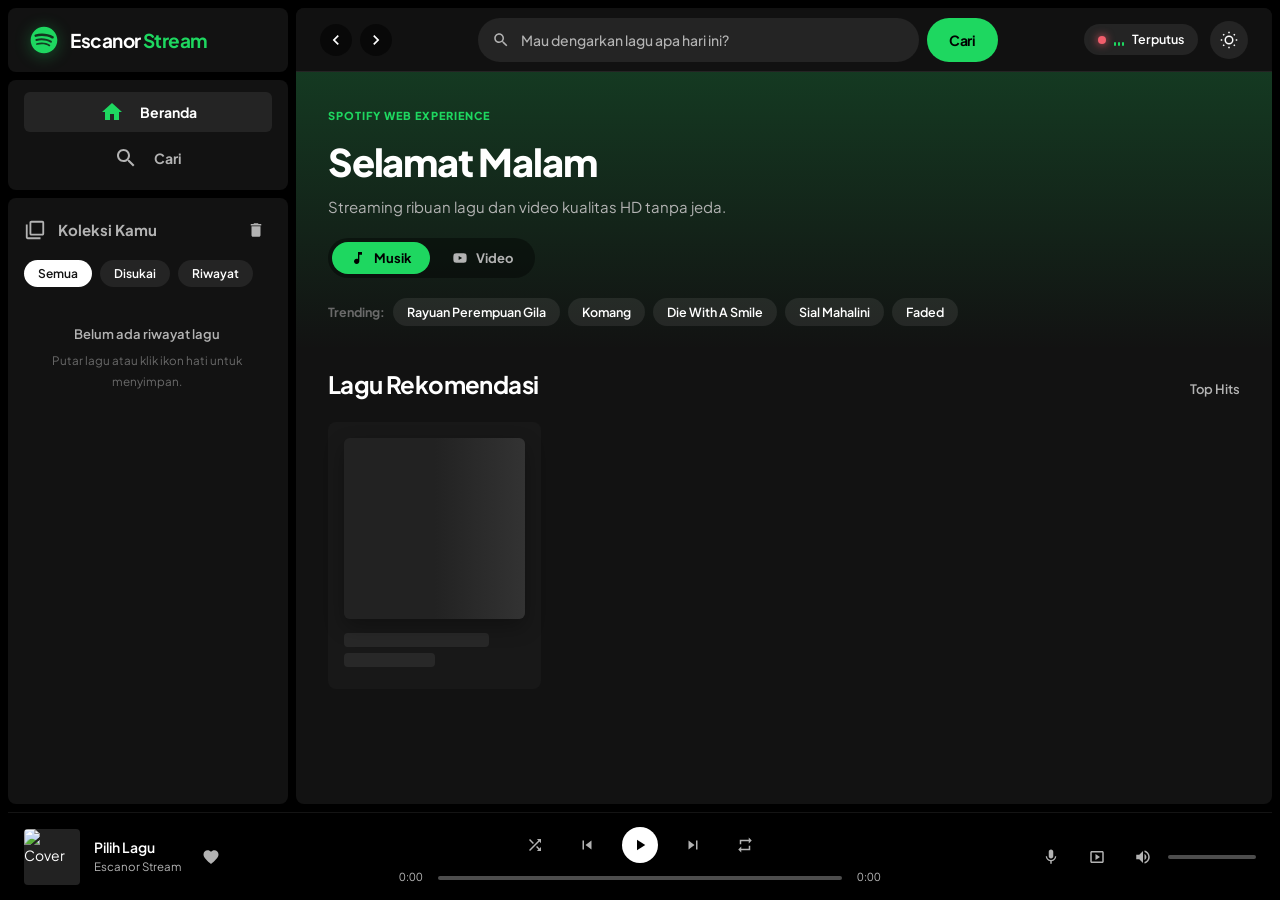
==== commit 4e2d5072: "Transform to authentic Spotify UI/UX for desktop and mobile" ====
--- a/public/index.html
+++ b/public/index.html
@@ -1,252 +1,415 @@
 <!DOCTYPE html>
-<html lang="id" data-theme="light">
+<html lang="id" data-theme="dark">
 
 <head>
     <meta charset="UTF-8">
     <meta name="viewport" content="width=device-width, initial-scale=1.0, maximum-scale=1.0, user-scalable=no, viewport-fit=cover">
-    <title>Escanor Stream • Music & Video Player</title>
+    <title>Spotify • Escanor Stream</title>
+    <link rel="icon" type="image/svg+xml" href="data:image/svg+xml,<svg xmlns='http://www.w3.org/2000/svg' viewBox='0 0 24 24' fill='%231ed760'><path d='M12 2C6.48 2 2 6.48 2 12s4.48 10 10 10 10-4.48 10-10S17.52 2 12 2zm4.58 14.42c-.18.3-.57.4-.87.21-2.38-1.46-5.38-1.79-8.91-.98-.34.08-.68-.14-.76-.48-.08-.34.14-.68.48-.76 3.87-.88 7.18-.51 9.85 1.14.3.19.4.58.21.87zm1.22-2.73c-.23.38-.72.5-1.1.27-2.73-1.68-6.89-2.16-10.12-1.18-.42.13-.87-.11-1-.53-.13-.42.11-.87.53-1 3.69-1.12 8.28-.58 11.42 1.34.38.23.5.72.27 1.1zm.11-2.84C14.64 8.87 9.24 8.7 6.1 9.65c-.5.15-1.04-.14-1.19-.64-.15-.5.14-1.04.64-1.19 3.62-1.1 9.58-.9 13.33 1.33.45.27.6.86.33 1.31-.27.45-.86.6-1.31.33z'/></svg>">
     <link rel="preconnect" href="https://fonts.googleapis.com">
     <link rel="preconnect" href="https://fonts.gstatic.com" crossorigin>
-    <link href="https://fonts.googleapis.com/css2?family=Outfit:wght@400;500;600;700;800&family=Plus+Jakarta+Sans:wght@400;500;600;700&display=swap" rel="stylesheet">
+    <link href="https://fonts.googleapis.com/css2?family=Plus+Jakarta+Sans:wght@400;500;600;700;800&family=Outfit:wght@400;500;600;700;800&display=swap" rel="stylesheet">
     <link rel="stylesheet" href="style.css">
 </head>
 
 <body>
 
-    <!-- AMBIENT LIQUID MESH ORBS -->
-    <div class="ambient-mesh">
-        <div class="orb orb-1"></div>
-        <div class="orb orb-2"></div>
-        <div class="orb orb-3"></div>
+    <!-- SPOTIFY APP CONTAINER (DESKTOP GRID / MOBILE ADAPTIVE) -->
+    <div class="spotify-app" id="spotify-app">
+
+        <!-- 1. LEFT SIDEBAR (DESKTOP) -->
+        <aside class="spotify-sidebar" id="spotify-sidebar">
+            <!-- BRAND LOGO -->
+            <div class="sidebar-brand-box">
+                <a href="/" class="brand-link">
+                    <svg class="brand-icon" viewBox="0 0 24 24">
+                        <path d="M12 2C6.48 2 2 6.48 2 12s4.48 10 10 10 10-4.48 10-10S17.52 2 12 2zm4.58 14.42c-.18.3-.57.4-.87.21-2.38-1.46-5.38-1.79-8.91-.98-.34.08-.68-.14-.76-.48-.08-.34.14-.68.48-.76 3.87-.88 7.18-.51 9.85 1.14.3.19.4.58.21.87zm1.22-2.73c-.23.38-.72.5-1.1.27-2.73-1.68-6.89-2.16-10.12-1.18-.42.13-.87-.11-1-.53-.13-.42.11-.87.53-1 3.69-1.12 8.28-.58 11.42 1.34.38.23.5.72.27 1.1zm.11-2.84C14.64 8.87 9.24 8.7 6.1 9.65c-.5.15-1.04-.14-1.19-.64-.15-.5.14-1.04.64-1.19 3.62-1.1 9.58-.9 13.33 1.33.45.27.6.86.33 1.31-.27.45-.86.6-1.31.33z"/>
+                    </svg>
+                    <span class="brand-name">Escanor<span class="brand-highlight">Stream</span></span>
+                </a>
+            </div>
+
+            <!-- PRIMARY NAVIGATION -->
+            <nav class="sidebar-nav">
+                <button class="nav-item active" id="side-nav-home" onclick="switchMainTab('home')">
+                    <svg viewBox="0 0 24 24"><path d="M10 20v-6h4v6h5v-8h3L12 3 2 12h3v8z"/></svg>
+                    <span>Beranda</span>
+                </button>
+                <button class="nav-item" id="side-nav-search" onclick="focusSearchInput()">
+                    <svg viewBox="0 0 24 24"><path d="M15.5 14h-.79l-.28-.27C15.41 12.59 16 11.11 16 9.5 16 5.91 13.09 3 9.5 3S3 5.91 3 9.5 5.91 16 9.5 16c1.61 0 3.09-.59 4.23-1.57l.27.28v.79l5 4.99L20.49 19l-4.99-5zm-6 0C7.01 14 5 11.99 5 9.5S7.01 5 9.5 5 14 7.01 14 9.5 11.99 14 9.5 14z"/></svg>
+                    <span>Cari</span>
+                </button>
+            </nav>
+
+            <!-- YOUR LIBRARY CARD (KOLEKSI KAMU) -->
+            <div class="sidebar-library-panel">
+                <div class="library-header">
+                    <div class="library-title-group" onclick="switchMainTab('library')">
+                        <svg viewBox="0 0 24 24"><path d="M4 6H2v14c0 1.1.9 2 2 2h14v-2H4V6zm16-4H8c-1.1 0-2 .9-2 2v12c0 1.1.9 2 2 2h12c1.1 0 2-.9 2-2V4c0-1.1-.9-2-2-2zm0 14H8V4h12v12z"/></svg>
+                        <span>Koleksi Kamu</span>
+                    </div>
+                    <button class="library-action-btn" onclick="clearLibraryHistory()" title="Bersihkan Riwayat">
+                        <svg viewBox="0 0 24 24"><path d="M6 19c0 1.1.9 2 2 2h8c1.1 0 2-.9 2-2V7H6v12zM19 4h-3.5l-1-1h-5l-1 1H5v2h14V4z"/></svg>
+                    </button>
+                </div>
+
+                <!-- FILTER TAGS -->
+                <div class="library-chips">
+                    <button class="chip active" onclick="filterLibrary('all')">Semua</button>
+                    <button class="chip" onclick="filterLibrary('likes')">Disukai</button>
+                    <button class="chip" onclick="filterLibrary('recent')">Riwayat</button>
+                </div>
+
+                <!-- SCROLLABLE LIBRARY ITEMS -->
+                <div class="library-list" id="library-list">
+                    <div class="library-empty">
+                        <p>Belum ada riwayat lagu.</p>
+                        <small>Lagu yang kamu putar akan tersimpan di sini.</small>
+                    </div>
+                </div>
+            </div>
+        </aside>
+
+        <!-- 2. MAIN VIEWPORT (HEADER + CONTENT) -->
+        <div class="spotify-main-viewport" id="main-viewport">
+
+            <!-- TOP STICKY BAR -->
+            <header class="spotify-topbar">
+                <!-- NAV HISTORY BUTTONS -->
+                <div class="topbar-arrows">
+                    <button class="arrow-btn" onclick="history.back()" title="Kembali">
+                        <svg viewBox="0 0 24 24"><path d="M15.41 7.41L14 6l-6 6 6 6 1.41-1.41L10.83 12z"/></svg>
+                    </button>
+                    <button class="arrow-btn" onclick="history.forward()" title="Maju">
+                        <svg viewBox="0 0 24 24"><path d="M10 6L8.59 7.41 13.17 12l-4.58 4.59L10 18l6-6z"/></svg>
+                    </button>
+                </div>
+
+                <!-- SEARCH PILL BAR -->
+                <div class="topbar-search-wrap">
+                    <div class="spotify-search-box">
+                        <svg class="search-box-icon" viewBox="0 0 24 24">
+                            <path d="M15.5 14h-.79l-.28-.27C15.41 12.59 16 11.11 16 9.5 16 5.91 13.09 3 9.5 3S3 5.91 3 9.5 5.91 16 9.5 16c1.61 0 3.09-.59 4.23-1.57l.27.28v.79l5 4.99L20.49 19l-4.99-5zm-6 0C7.01 14 5 11.99 5 9.5S7.01 5 9.5 5 14 7.01 14 9.5 11.99 14 9.5 14z"/>
+                        </svg>
+                        <input type="text" id="search-input" class="search-box-input" placeholder="Mau dengarkan lagu apa hari ini?" autocomplete="off">
+                        <button class="search-clear-btn" id="search-clear" onclick="clearSearchInput()" style="display:none;">
+                            <svg viewBox="0 0 24 24"><path d="M19 6.41L17.59 5 12 10.59 6.41 5 5 6.41 10.59 12 5 17.59 6.41 19 12 13.41 17.59 19 19 17.59 13.41 12z"/></svg>
+                        </button>
+                    </div>
+                    <button class="btn-spotify-search" id="btn-search" onclick="doSearch()">Cari</button>
+                </div>
+
+                <!-- RIGHT CONTROLS -->
+                <div class="topbar-right">
+                    <!-- SERVER DYNAMIC ISLAND STATUS -->
+                    <div class="status-pill" id="island-trigger" onclick="focusPlayer()" title="Status Escanor Server">
+                        <div class="status-dot" id="island-dot"></div>
+                        <div class="status-wave" id="island-wave">
+                            <span></span><span></span><span></span>
+                        </div>
+                        <span class="status-label" id="island-status">Menghubungkan...</span>
+                    </div>
+
+                    <!-- THEME TOGGLE (DARK SPOTIFY / LIGHT) -->
+                    <button class="topbar-icon-btn" id="theme-toggle" onclick="toggleTheme()" title="Ganti Mode">
+                        <svg id="icon-sun" class="theme-icon" viewBox="0 0 24 24"><circle cx="12" cy="12" r="5"/><path d="M12 1v2M12 21v2M4.22 4.22l1.42 1.42M18.36 18.36l1.42 1.42M1 12h2M21 12h2M4.22 19.78l1.42-1.42M18.36 5.64l1.42-1.42"/></svg>
+                        <svg id="icon-moon" class="theme-icon" viewBox="0 0 24 24"><path d="M21 12.79A9 9 0 1 1 11.21 3 7 7 0 0 0 21 12.79z"/></svg>
+                    </button>
+                </div>
+            </header>
+
+            <!-- SCROLLABLE PAGE BODY -->
+            <main class="spotify-content-scroll" id="content-scroll">
+
+                <!-- HERO AMBIENT GRADIENT HEADER -->
+                <section class="spotify-hero-banner" id="hero-banner">
+                    <div class="hero-overlay"></div>
+                    <div class="hero-content">
+                        <div class="hero-badge">SPOTIFY WEB EXPERIENCE</div>
+                        <h1 class="hero-title" id="greeting-text">Selamat Datang</h1>
+                        <p class="hero-subtitle">Streaming ribuan lagu dan video kualitas HD tanpa jeda.</p>
+
+                        <!-- MODE TOGGLE (AUDIO / VIDEO) -->
+                        <div class="spotify-mode-tabs">
+                            <button class="mode-tab-btn active" id="tab-music" onclick="setMode('music')">
+                                <svg viewBox="0 0 24 24"><path d="M12 3v10.55c-.59-.34-1.27-.55-2-.55-2.21 0-4 1.79-4 4s1.79 4 4 4 4-1.79 4-4V7h4V3h-6z"/></svg>
+                                <span>Musik</span>
+                            </button>
+                            <button class="mode-tab-btn" id="tab-video" onclick="setMode('video')">
+                                <svg viewBox="0 0 24 24"><path d="M21.58 7.19C21.35 6.31 20.69 5.65 19.81 5.42C18.25 5 12 5 12 5s-6.25 0-7.81.42c-.88.23-1.54.89-1.77 1.77C2 8.75 2 12 2 12s0 3.25.42 4.81c.23.88.89 1.54 1.77 1.77C5.75 19 12 19 12 19s6.25 0 7.81-.42c.88-.23 1.54-.89 1.77-1.77C22 15.25 22 12 22 12s0-3.25-.42-4.81zM10 15V9l5.2 3L10 15z"/></svg>
+                                <span>Video</span>
+                            </button>
+                        </div>
+
+                        <!-- QUICK TRENDING PILLS -->
+                        <div class="trending-chips-row">
+                            <span class="trending-label">Trending:</span>
+                            <button class="trending-pill" onclick="quickSearch('Rayuan Perempuan Gila')">Rayuan Perempuan Gila</button>
+                            <button class="trending-pill" onclick="quickSearch('Komang Raim Laode')">Komang</button>
+                            <button class="trending-pill" onclick="quickSearch('Die With A Smile Bruno Mars Lady Gaga')">Die With A Smile</button>
+                            <button class="trending-pill" onclick="quickSearch('Sial Mahalini')">Sial Mahalini</button>
+                            <button class="trending-pill" onclick="quickSearch('Alan Walker Faded')">Faded</button>
+                        </div>
+                    </div>
+                </section>
+
+                <!-- VIDEO CINEMA VIEW (JIKA MODE VIDEO AKTIF) -->
+                <section class="spotify-video-cinema" id="video-container-view" style="display:none;">
+                    <div class="video-cinema-inner">
+                        <video id="video-player" controls playsinline></video>
+                    </div>
+                    <div class="video-cinema-meta">
+                        <h2 id="video-title" class="video-title-text">Judul Video</h2>
+                        <p id="video-artist" class="video-artist-text">Channel YouTube</p>
+                    </div>
+                </section>
+
+                <!-- SECTION: RESULTS / RECENT PICKS -->
+                <section class="spotify-section">
+                    <div class="section-title-row">
+                        <h2 class="section-heading" id="section-heading-text">Lagu Rekomendasi</h2>
+                        <span class="section-badge" id="results-count">Top Hits</span>
+                    </div>
+
+                    <!-- SPOTIFY CARDS GRID -->
+                    <div class="spotify-cards-grid" id="results-grid">
+                        <!-- Loaded dynamically via JavaScript -->
+                        <div class="spotify-card skeleton">
+                            <div class="card-art-box"><div class="skeleton-box"></div></div>
+                            <div class="skeleton-line" style="width:80%"></div>
+                            <div class="skeleton-line" style="width:50%"></div>
+                        </div>
+                    </div>
+                </section>
+
+                <!-- SPOTIFY GIANT LIVE LYRICS VIEW (OVERLAY / MODAL) -->
+                <div class="spotify-lyrics-overlay" id="lyrics-sheet">
+                    <div class="lyrics-overlay-top">
+                        <div class="lyrics-track-info">
+                            <img id="lyrics-cover-art" src="https://images.unsplash.com/photo-1511671782779-c97d3d27a1d4?w=100&q=80" alt="Cover">
+                            <div>
+                                <h3 id="lyrics-song-title">Judul Lagu</h3>
+                                <p id="lyrics-song-artist">Nama Artis</p>
+                            </div>
+                        </div>
+                        <button class="lyrics-close-btn" onclick="toggleLyrics()" title="Tutup Lirik">
+                            <svg viewBox="0 0 24 24"><path d="M19 6.41L17.59 5 12 10.59 6.41 5 5 6.41 10.59 12 5 17.59 6.41 19 12 13.41 17.59 19 19 17.59 13.41 12z"/></svg>
+                        </button>
+                    </div>
+                    <div class="lyrics-scroll-body" id="lyrics-scroll">
+                        <div id="lyrics-content-list" class="lyrics-lines-wrapper">
+                            <div class="lyrics-placeholder">Lirik akan muncul saat lagu diputar.</div>
+                        </div>
+                    </div>
+                </div>
+
+            </main>
+        </div>
+
+        <!-- 3. SPOTIFY BOTTOM NOW PLAYING BAR (DESKTOP) -->
+        <footer class="spotify-player-bar" id="dock-player">
+            <!-- 3A. LEFT: TRACK INFO & LIKE -->
+            <div class="player-left-group">
+                <img id="dock-thumb" class="player-cover-art" src="https://images.unsplash.com/photo-1511671782779-c97d3d27a1d4?w=100&q=80" alt="Cover" onclick="openMobilePlayer()">
+                <div class="player-text-meta">
+                    <div class="player-title" id="dock-title">Pilih Lagu</div>
+                    <div class="player-artist" id="dock-artist">Escanor Stream</div>
+                </div>
+                <button class="player-btn-like" id="btn-like" onclick="toggleLikeCurrentSong()" title="Simpan ke Koleksi">
+                    <svg class="heart-icon" viewBox="0 0 24 24">
+                        <path d="M12 21.35l-1.45-1.32C5.4 15.36 2 12.28 2 8.5 2 5.42 4.42 3 7.5 3c1.74 0 3.41.81 4.5 2.09C13.09 3.81 14.76 3 16.5 3 19.58 3 22 5.42 22 8.5c0 3.78-3.4 6.86-8.55 11.54L12 21.35z"/>
+                    </svg>
+                </button>
+            </div>
+
+            <!-- 3B. CENTER: PLAYBACK CONTROLS & TIMELINE SCRUBBER -->
+            <div class="player-center-group">
+                <div class="player-controls-row">
+                    <!-- SHUFFLE -->
+                    <button class="ctrl-btn" id="btn-shuffle" onclick="toggleShuffle()" title="Acak">
+                        <svg viewBox="0 0 24 24"><path d="M10.59 9.17L5.41 4 4 5.41l5.17 5.17 1.42-1.41zM14.5 4l2.04 2.04L4 18.59 5.41 20 17.96 7.45 20 9.5V4h-5.5zm.33 9.42l-1.41 1.41 3.13 3.13L14.5 20H20v-5.5l-2.04 2.05-3.13-3.13z"/></svg>
+                    </button>
+                    <!-- PREVIOUS -->
+                    <button class="ctrl-btn" id="btn-prev" onclick="handlePrevBtn()" title="Sebelumnya">
+                        <svg viewBox="0 0 24 24"><polygon points="6,6 6,18 8,18 8,6"/><polygon points="18,6 10,12 18,18"/></svg>
+                    </button>
+                    <!-- BIG CIRCLE PLAY / PAUSE BUTTON -->
+                    <button class="ctrl-btn-play" id="btn-play-toggle" onclick="togglePlayPause()" title="Putar / Jeda">
+                        <svg id="icon-play" viewBox="0 0 24 24"><polygon points="8,5 19,12 8,19"/></svg>
+                        <svg id="icon-pause" viewBox="0 0 24 24" style="display:none;"><rect x="6" y="5" width="4" height="14" rx="1"/><rect x="14" y="5" width="4" height="14" rx="1"/></svg>
+                    </button>
+                    <!-- NEXT -->
+                    <button class="ctrl-btn" id="btn-next" onclick="handleNextBtn()" title="Berikutnya">
+                        <svg viewBox="0 0 24 24"><polygon points="6,6 14,12 6,18"/><polygon points="16,6 16,18 18,18 18,6"/></svg>
+                    </button>
+                    <!-- REPEAT -->
+                    <button class="ctrl-btn" id="btn-repeat" onclick="toggleRepeat()" title="Ulangi">
+                        <svg viewBox="0 0 24 24"><path d="M7 7h10v3l4-4-4-4v3H5v6h2V7zm10 10H7v-3l-4 4 4 4v-3h12v-6h-2v4z"/></svg>
+                    </button>
+                </div>
+
+                <!-- PROGRESS SCRUBBER BAR -->
+                <div class="player-scrubber-row">
+                    <span class="scrub-time" id="time-current">0:00</span>
+                    <div class="scrub-bar-track" id="dock-scrub-bar" onclick="handleSeek(event)">
+                        <div class="scrub-bar-fill" id="dock-scrub-fill">
+                            <div class="scrub-bar-knob"></div>
+                        </div>
+                    </div>
+                    <span class="scrub-time" id="time-total">0:00</span>
+                </div>
+            </div>
+
+            <!-- 3C. RIGHT: LYRICS, VOLUME & FULLSCREEN -->
+            <div class="player-right-group">
+                <!-- LYRICS TOGGLE (MIC) -->
+                <button class="ctrl-btn" id="btn-lyrics" onclick="toggleLyrics()" title="Lirik">
+                    <svg viewBox="0 0 24 24"><path d="M12 14c1.66 0 3-1.34 3-3V5c0-1.66-1.34-3-3-3S9 3.34 9 5v6c0 1.66 1.34 3 3 3zm5.3-3c0 3-2.54 5.1-5.3 5.1S6.7 14 6.7 11H5c0 3.41 2.72 6.23 6 6.72V21h2v-3.28c3.28-.48 6-3.3 6-6.72h-1.7z"/></svg>
+                </button>
+
+                <!-- VIDEO/MUSIC TOGGLE -->
+                <button class="ctrl-btn" id="btn-switch-video" onclick="toggleVideoModeFromBar()" title="Buka Mode Video">
+                    <svg viewBox="0 0 24 24"><path d="M19 4H5c-1.11 0-2 .9-2 2v12c0 1.1.89 2 2 2h14c1.1 0 2-.9 2-2V6c0-1.1-.9-2-2-2zm0 14H5V6h14v12zm-9-2l6-4-6-4v8z"/></svg>
+                </button>
+
+                <!-- VOLUME CLUSTER -->
+                <div class="volume-cluster">
+                    <button class="ctrl-btn" id="btn-volume-mute" onclick="toggleMute()" title="Volume">
+                        <svg id="icon-vol-high" viewBox="0 0 24 24"><path d="M3 9v6h4l5 5V4L7 9H3zm13.5 3c0-1.77-1.02-3.29-2.5-4.03v8.05c1.48-.73 2.5-2.25 2.5-4.02zM14 3.23v2.06c2.89.86 5 3.54 5 6.71s-2.11 5.85-5 6.71v2.06c4.01-.91 7-4.49 7-8.77s-2.99-7.86-7-8.77z"/></svg>
+                        <svg id="icon-vol-mute" viewBox="0 0 24 24" style="display:none;"><path d="M16.5 12c0-1.77-1.02-3.29-2.5-4.03v2.21l2.45 2.45c.03-.2.05-.41.05-.63zm2.5 0c0 .94-.2 1.82-.54 2.64l1.51 1.51C20.63 14.91 21 13.5 21 12c0-4.28-2.99-7.86-7-8.77v2.06c2.89.86 5 3.54 5 6.71zM4.27 3L3 4.27l4.73 4.73H3v6h4l5 5v-6.73l4.25 4.25c-.67.52-1.42.93-2.25 1.18v2.06c1.38-.31 2.63-.95 3.69-1.81L19.73 21 21 19.73l-9-9L4.27 3zM12 4L9.91 6.09 12 8.18V4z"/></svg>
+                    </button>
+                    <div class="vol-slider-track" id="vol-track">
+                        <input type="range" class="vol-range" id="vol-slider" min="0" max="1" step="0.01" value="1" oninput="handleVolume(this.value)">
+                    </div>
+                </div>
+            </div>
+        </footer>
+
+        <!-- 4. SPOTIFY MOBILE MINI PLAYER (FLOATING ABOVE MOBILE NAV) -->
+        <div class="spotify-mobile-mini-player" id="mobile-mini-player" onclick="openMobilePlayer()">
+            <div class="mini-left">
+                <img id="mini-thumb" class="mini-art" src="https://images.unsplash.com/photo-1511671782779-c97d3d27a1d4?w=100&q=80" alt="Cover">
+                <div class="mini-text">
+                    <span class="mini-title" id="mini-title">Pilih Lagu</span>
+                    <span class="mini-artist" id="mini-artist">Escanor Stream</span>
+                </div>
+            </div>
+            <div class="mini-right" onclick="event.stopPropagation()">
+                <button class="mini-btn-heart" id="mini-btn-like" onclick="toggleLikeCurrentSong()">
+                    <svg viewBox="0 0 24 24"><path d="M12 21.35l-1.45-1.32C5.4 15.36 2 12.28 2 8.5 2 5.42 4.42 3 7.5 3c1.74 0 3.41.81 4.5 2.09C13.09 3.81 14.76 3 16.5 3 19.58 3 22 5.42 22 8.5c0 3.78-3.4 6.86-8.55 11.54L12 21.35z"/></svg>
+                </button>
+                <button class="mini-btn-play" id="mini-btn-play" onclick="togglePlayPause()">
+                    <svg id="mini-icon-play" viewBox="0 0 24 24"><polygon points="8,5 19,12 8,19"/></svg>
+                    <svg id="mini-icon-pause" viewBox="0 0 24 24" style="display:none;"><rect x="6" y="5" width="4" height="14" rx="1"/><rect x="14" y="5" width="4" height="14" rx="1"/></svg>
+                </button>
+            </div>
+            <!-- THIN PROGRESS BAR AT BOTTOM OF MINI PLAYER -->
+            <div class="mini-progress-bar">
+                <div class="mini-progress-fill" id="mini-progress-fill"></div>
+            </div>
+        </div>
+
+        <!-- 5. SPOTIFY MOBILE FULL-SCREEN PLAYER SHEET -->
+        <div class="spotify-mobile-full-player" id="mobile-full-player">
+            <div class="mobile-full-header">
+                <button class="mobile-down-btn" onclick="closeMobilePlayer()">
+                    <svg viewBox="0 0 24 24"><path d="M7.41 8.59L12 13.17l4.59-4.58L18 10l-6 6-6-6 1.41-1.41z"/></svg>
+                </button>
+                <div class="mobile-playing-from">
+                    <span class="mobile-from-label">MEMUTAR DARI HASIL</span>
+                    <span class="mobile-from-name" id="mobile-from-name">Top Hits</span>
+                </div>
+                <button class="mobile-menu-btn" onclick="openSongOptions()">
+                    <svg viewBox="0 0 24 24"><circle cx="12" cy="5" r="2"/><circle cx="12" cy="12" r="2"/><circle cx="12" cy="19" r="2"/></svg>
+                </button>
+            </div>
+
+            <!-- GIANT COVER ART -->
+            <div class="mobile-art-wrap">
+                <img id="mobile-full-art" src="https://images.unsplash.com/photo-1511671782779-c97d3d27a1d4?w=500&q=80" alt="Cover Art">
+            </div>
+
+            <!-- TITLE & ARTIST -->
+            <div class="mobile-meta-row">
+                <div class="mobile-meta-text">
+                    <h2 class="mobile-full-title" id="mobile-full-title">Pilih Lagu</h2>
+                    <p class="mobile-full-artist" id="mobile-full-artist">Escanor Stream</p>
+                </div>
+                <button class="mobile-like-btn" id="mobile-full-like" onclick="toggleLikeCurrentSong()">
+                    <svg viewBox="0 0 24 24"><path d="M12 21.35l-1.45-1.32C5.4 15.36 2 12.28 2 8.5 2 5.42 4.42 3 7.5 3c1.74 0 3.41.81 4.5 2.09C13.09 3.81 14.76 3 16.5 3 19.58 3 22 5.42 22 8.5c0 3.78-3.4 6.86-8.55 11.54L12 21.35z"/></svg>
+                </button>
+            </div>
+
+            <!-- SCRUBBER -->
+            <div class="mobile-scrubber-block">
+                <div class="mobile-scrub-track" id="mobile-scrub-track" onclick="handleSeekMobile(event)">
+                    <div class="mobile-scrub-fill" id="mobile-scrub-fill">
+                        <div class="mobile-scrub-knob"></div>
+                    </div>
+                </div>
+                <div class="mobile-time-row">
+                    <span id="mobile-time-current">0:00</span>
+                    <span id="mobile-time-total">0:00</span>
+                </div>
+            </div>
+
+            <!-- FULL CONTROLS ROW -->
+            <div class="mobile-controls-row">
+                <button class="mobile-ctrl-btn" id="mobile-btn-shuffle" onclick="toggleShuffle()">
+                    <svg viewBox="0 0 24 24"><path d="M10.59 9.17L5.41 4 4 5.41l5.17 5.17 1.42-1.41zM14.5 4l2.04 2.04L4 18.59 5.41 20 17.96 7.45 20 9.5V4h-5.5zm.33 9.42l-1.41 1.41 3.13 3.13L14.5 20H20v-5.5l-2.04 2.05-3.13-3.13z"/></svg>
+                </button>
+                <button class="mobile-ctrl-btn" id="mobile-btn-prev" onclick="handlePrevBtn()">
+                    <svg viewBox="0 0 24 24"><polygon points="6,6 6,18 8,18 8,6"/><polygon points="18,6 10,12 18,18"/></svg>
+                </button>
+                <button class="mobile-play-btn" id="mobile-btn-play-toggle" onclick="togglePlayPause()">
+                    <svg id="mobile-icon-play" viewBox="0 0 24 24"><polygon points="8,5 19,12 8,19"/></svg>
+                    <svg id="mobile-icon-pause" viewBox="0 0 24 24" style="display:none;"><rect x="6" y="5" width="4" height="14" rx="1"/><rect x="14" y="5" width="4" height="14" rx="1"/></svg>
+                </button>
+                <button class="mobile-ctrl-btn" id="mobile-btn-next" onclick="handleNextBtn()">
+                    <svg viewBox="0 0 24 24"><polygon points="6,6 14,12 6,18"/><polygon points="16,6 16,18 18,18 18,6"/></svg>
+                </button>
+                <button class="mobile-ctrl-btn" id="mobile-btn-repeat" onclick="toggleRepeat()">
+                    <svg viewBox="0 0 24 24"><path d="M7 7h10v3l4-4-4-4v3H5v6h2V7zm10 10H7v-3l-4 4 4 4v-3h12v-6h-2v4z"/></svg>
+                </button>
+            </div>
+
+            <!-- SPOTIFY LYRICS PREVIEW CARD (MOBILE EXPANDABLE) -->
+            <div class="mobile-lyrics-preview-card" onclick="toggleLyrics()">
+                <div class="card-lyrics-header">
+                    <span>Lirik</span>
+                    <svg viewBox="0 0 24 24"><path d="M12 8l-6 6 1.41 1.41L12 10.83l4.59 4.58L18 14z"/></svg>
+                </div>
+                <div class="card-lyrics-snippet" id="mobile-lyrics-snippet">
+                    Ketuk untuk melihat lirik penuh bernyanyi bersama
+                </div>
+            </div>
+        </div>
+
+        <!-- 6. SPOTIFY MOBILE BOTTOM NAVIGATION BAR -->
+        <nav class="spotify-mobile-nav" id="mobile-nav-bar">
+            <button class="mob-nav-item active" id="mob-nav-home" onclick="switchMainTab('home')">
+                <svg viewBox="0 0 24 24"><path d="M10 20v-6h4v6h5v-8h3L12 3 2 12h3v8z"/></svg>
+                <span>Beranda</span>
+            </button>
+            <button class="mob-nav-item" id="mob-nav-search" onclick="switchMainTab('search')">
+                <svg viewBox="0 0 24 24"><path d="M15.5 14h-.79l-.28-.27C15.41 12.59 16 11.11 16 9.5 16 5.91 13.09 3 9.5 3S3 5.91 3 9.5 5.91 16 9.5 16c1.61 0 3.09-.59 4.23-1.57l.27.28v.79l5 4.99L20.49 19l-4.99-5zm-6 0C7.01 14 5 11.99 5 9.5S7.01 5 9.5 5 14 7.01 14 9.5 11.99 14 9.5 14z"/></svg>
+                <span>Cari</span>
+            </button>
+            <button class="mob-nav-item" id="mob-nav-library" onclick="switchMainTab('library')">
+                <svg viewBox="0 0 24 24"><path d="M4 6H2v14c0 1.1.9 2 2 2h14v-2H4V6zm16-4H8c-1.1 0-2 .9-2 2v12c0 1.1.9 2 2 2h12c1.1 0 2-.9 2-2V4c0-1.1-.9-2-2-2zm0 14H8V4h12v12z"/></svg>
+                <span>Koleksi</span>
+            </button>
+            <button class="mob-nav-item" id="mob-nav-lyrics" onclick="toggleLyrics()">
+                <svg viewBox="0 0 24 24"><path d="M12 14c1.66 0 3-1.34 3-3V5c0-1.66-1.34-3-3-3S9 3.34 9 5v6c0 1.66 1.34 3 3 3zm5.3-3c0 3-2.54 5.1-5.3 5.1S6.7 14 6.7 11H5c0 3.41 2.72 6.23 6 6.72V21h2v-3.28c3.28-.48 6-3.3 6-6.72h-1.7z"/></svg>
+                <span>Lirik</span>
+            </button>
+        </nav>
+
     </div>
 
-    <!-- TOP NAVBAR -->
-    <header>
-        <a href="/" class="brand-group">
-            <div class="app-icon">
-                <svg viewBox="0 0 24 24"><path d="M12 3v10.55c-.59-.34-1.27-.55-2-.55-2.21 0-4 1.79-4 4s1.79 4 4 4 4-1.79 4-4V7h4V3h-6z"/></svg>
-            </div>
-            <div class="brand-text">
-                Escanor
-                <span class="brand-badge">AirPlay</span>
-            </div>
-        </a>
-
-        <div class="header-controls">
-            <!-- IPHONE DYNAMIC ISLAND STATUS -->
-            <div class="dynamic-island" id="island-trigger" onclick="focusPlayer()">
-                <div class="island-dot" id="island-dot"></div>
-                <div class="sound-wave" id="island-wave">
-                    <span></span><span></span><span></span><span></span>
-                </div>
-                <span class="island-title" id="island-status">Menghubungkan...</span>
-            </div>
-
-            <!-- THEME TOGGLE BUTTON -->
-            <button class="theme-toggle-btn" id="theme-toggle" onclick="toggleTheme()" title="Ganti Tema">
-                <svg id="icon-sun" class="theme-icon" viewBox="0 0 24 24"><circle cx="12" cy="12" r="5"/><path d="M12 1v2M12 21v2M4.22 4.22l1.42 1.42M18.36 18.36l1.42 1.42M1 12h2M21 12h2M4.22 19.78l1.42-1.42M18.36 5.64l1.42-1.42"/></svg>
-                <svg id="icon-moon" class="theme-icon" viewBox="0 0 24 24"><path d="M21 12.79A9 9 0 1 1 11.21 3 7 7 0 0 0 21 12.79z"/></svg>
-            </button>
-        </div>
-    </header>
-
-    <!-- MAIN BODY -->
-    <main>
-        <!-- SEARCH CARD (GLASSMORPHISM SPOTLIGHT) -->
-        <section class="glass-search-card">
-            <h1 class="search-headline">Putar Musik & Video</h1>
-            <p class="search-subtitle">Cari lagu favorit atau tempel URL YouTube langsung dengan kualitas audio murni.</p>
-
-            <div class="spotlight-wrap">
-                <div class="spotlight-input-box">
-                    <svg class="spotlight-icon" viewBox="0 0 24 24"><circle cx="11" cy="11" r="8"></circle><line x1="21" y1="21" x2="16.65" y2="16.65"></line></svg>
-                    <input type="text" id="search-input" class="spotlight-input" placeholder="Cari judul lagu, artis, atau paste link YouTube..." autocomplete="off">
-                </div>
-                <button class="btn-spotlight" id="btn-search" onclick="doSearch()">
-                    <svg width="18" height="18" viewBox="0 0 24 24" fill="none" stroke="currentColor" stroke-width="2.4"><circle cx="11" cy="11" r="8"></circle><line x1="21" y1="21" x2="16.65" y2="16.65"></line></svg>
-                    <span>Cari</span>
-                </button>
-            </div>
-
-            <!-- QUICK CHIPS (NO EMOJIS) -->
-            <div class="quick-chips-bar">
-                <span class="quick-label">Trending:</span>
-                <div class="glass-pill" onclick="quickSearch('Rayuan Perempuan Gila')">Rayuan Perempuan Gila</div>
-                <div class="glass-pill" onclick="quickSearch('Komang Raim Laode')">Komang</div>
-                <div class="glass-pill" onclick="quickSearch('Alan Walker Faded')">Alan Walker - Faded</div>
-                <div class="glass-pill" onclick="quickSearch('Die With A Smile Lady Gaga Bruno Mars')">Die With A Smile</div>
-                <div class="glass-pill" onclick="quickSearch('Sial Mahalini')">Sial - Mahalini</div>
-            </div>
-        </section>
-
-        <!-- IOS SEGMENTED CONTROL -->
-        <div class="ios-segmented-control">
-            <button class="segment-btn active" id="tab-music" onclick="setMode('music')">
-                <svg width="15" height="15" viewBox="0 0 24 24" fill="currentColor"><path d="M12 3v10.55c-.59-.34-1.27-.55-2-.55-2.21 0-4 1.79-4 4s1.79 4 4 4 4-1.79 4-4V7h4V3h-6z"/></svg>
-                Mode Audio
-            </button>
-            <button class="segment-btn" id="tab-video" onclick="setMode('video')">
-                <svg width="15" height="15" viewBox="0 0 24 24" fill="currentColor"><path d="M21.58 7.19C21.35 6.31 20.69 5.65 19.81 5.42C18.25 5 12 5 12 5s-6.25 0-7.81.42c-.88.23-1.54.89-1.77 1.77C2 8.75 2 12 2 12s0 3.25.42 4.81c.23.88.89 1.54 1.77 1.77C5.75 19 12 19 12 19s6.25 0 7.81-.42c.88-.23 1.54-.89 1.77-1.77C22 15.25 22 12 22 12s0-3.25-.42-4.81zM10 15V9l5.2 3L10 15z"/></svg>
-                Mode Video
-            </button>
-        </div>
-
-        <!-- VIDEO PLAYER VIEW -->
-        <div id="video-container-view">
-            <div class="video-player-frame">
-                <video id="video-player" controls playsinline></video>
-            </div>
-            <div class="video-meta-block">
-                <h3 id="video-title" style="font-size:18px; font-weight:700; margin-bottom:4px;">Judul Video</h3>
-                <p id="video-artist" style="color:var(--text-secondary); font-size:14px;">Artis / Channel</p>
-            </div>
-        </div>
-
-        <!-- RESULTS SECTION -->
-        <section>
-            <div class="section-header">
-                <h2 class="section-title">Hasil Pencarian</h2>
-                <span class="section-meta" id="results-count"></span>
-            </div>
-
-            <div class="cards-grid" id="results-grid">
-                <div class="empty-glass-box">
-                    <p style="font-size:16px; margin-bottom:6px; font-weight:600;">Belum ada lagu yang dicari</p>
-                    <p style="font-size:13px; color:var(--text-tertiary);">Ketik judul lagu di atas atau pilih salah satu rekomendasi untuk mulai memutar.</p>
-                </div>
-            </div>
-        </section>
-    </main>
-
-    <!-- SPOTIFY-STYLE ANIMATED LIVE LYRICS SHEET -->
-    <div id="lyrics-sheet">
-        <div class="lyrics-header">
-            <div class="lyrics-badge-title">Lirik Lagu</div>
-            <button class="lyrics-close-btn" onclick="toggleLyrics()">
-                <svg width="14" height="14" viewBox="0 0 24 24" fill="none" stroke="currentColor" stroke-width="2.5"><line x1="18" y1="6" x2="6" y2="18"></line><line x1="6" y1="6" x2="18" y2="18"></line></svg>
-            </button>
-        </div>
-        <div class="lyrics-scroll-container" id="lyrics-scroll">
-            <div id="lyrics-content-list">
-                <div style="color:var(--text-tertiary); padding:20px; text-align:center;">Memuat lirik...</div>
-            </div>
-        </div>
-    </div>    <!-- FLOATING APPLE MUSIC CAPSULE PILL DOCK (NOW PLAYING) -->
-    <div class="floating-dock-player" id="dock-player">
-        <!-- 1. LEFT PLAYBACK CONTROLS -->
-        <div class="dock-controls-left">
-            <!-- Shuffle -->
-            <button class="dock-btn-glyph" id="btn-shuffle" onclick="toggleShuffle()" title="Acak Lagu">
-                <svg viewBox="0 0 24 24"><path d="M10.59 9.17L5.41 4 4 5.41l5.17 5.17 1.42-1.41zM14.5 4l2.04 2.04L4 18.59 5.41 20 17.96 7.45 20 9.5V4h-5.5zm.33 9.42l-1.41 1.41 3.13 3.13L14.5 20H20v-5.5l-2.04 2.05-3.13-3.13z"/></svg>
-            </button>
-
-            <!-- Previous Track / Rewind 10s (Double Triangles Left) -->
-            <button class="dock-btn-glyph" id="btn-prev" onclick="handlePrevBtn()" title="Sebelumnya / Mundur 10 detik">
-                <svg viewBox="0 0 24 24"><polygon points="11,18 2,12 11,6"/><polygon points="22,18 13,12 22,6"/></svg>
-            </button>
-
-            <!-- Play / Pause (Solid Triangle / Double Bars) -->
-            <button class="dock-btn-glyph dock-btn-play" id="btn-play-toggle" onclick="togglePlayPause()" title="Putar / Jeda">
-                <svg id="icon-play" viewBox="0 0 24 24"><polygon points="7,4 20,12 7,20"/></svg>
-                <svg id="icon-pause" viewBox="0 0 24 24" style="display:none;"><rect x="6" y="4" width="4" height="16" rx="1.5"/><rect x="14" y="4" width="4" height="16" rx="1.5"/></svg>
-            </button>
-
-            <!-- Next Track / Forward 10s (Double Triangles Right) -->
-            <button class="dock-btn-glyph" id="btn-next" onclick="handleNextBtn()" title="Selanjutnya / Maju 10 detik">
-                <svg viewBox="0 0 24 24"><polygon points="13,18 22,12 13,6"/><polygon points="2,18 11,12 2,6"/></svg>
-            </button>
-
-            <!-- Repeat / Loop -->
-            <button class="dock-btn-glyph" id="btn-repeat" onclick="toggleRepeat()" title="Ulangi Lagu">
-                <svg viewBox="0 0 24 24"><path d="M7 7h10v3l4-4-4-4v3H5v6h2V7zm10 10H7v-3l-4 4 4 4v-3h12v-6h-2v4z"/></svg>
-            </button>
-        </div>
-
-        <!-- 2. CENTER TRACK CAPSULE & UNDERLINE SCRUBBER -->
-        <div class="dock-track-center">
-            <img id="dock-thumb" class="dock-thumb-art" src="https://images.unsplash.com/photo-1511671782779-c97d3d27a1d4?w=100&q=80" alt="Album Art">
-            
-            <div class="dock-meta-scrub">
-                <div class="dock-text-row">
-                    <span class="dock-title-text" id="dock-title">Pilih Lagu</span>
-                    <span class="dock-separator">—</span>
-                    <span class="dock-artist-text" id="dock-artist">Escanor Stream</span>
-                </div>
-                
-                <!-- Underline timeline scrubber -->
-                <div class="dock-inline-scrub" id="dock-scrub-bar" onclick="handleSeek(event)" onmousemove="updateScrubTooltip(event)" onmouseleave="hideScrubTooltip()">
-                    <div class="dock-inline-fill" id="dock-scrub-fill">
-                        <div class="dock-scrub-knob"></div>
-                    </div>
-                    <div class="dock-time-pill" id="dock-time-pill">
-                        <span id="time-current">0:00</span> / <span id="time-total">0:00</span>
-                    </div>
-                </div>
-            </div>
-
-            <!-- PREVIEW BADGE -->
-            <span class="dock-badge-pill" id="dock-badge">PREVIEW</span>
-
-            <!-- MORE OPTIONS THREE DOTS -->
-            <div class="dock-more-wrap">
-                <button class="dock-btn-glyph dock-btn-dots" id="btn-more-options" onclick="toggleOptionsMenu(event)" title="Pilihan Lain">
-                    <svg viewBox="0 0 24 24"><circle cx="5" cy="12" r="2"/><circle cx="12" cy="12" r="2"/><circle cx="19" cy="12" r="2"/></svg>
-                </button>
-
-                <!-- CONTEXT POPUP MENU -->
-                <div class="dock-menu-dropdown" id="dock-menu-dropdown">
-                    <div class="dock-menu-item" onclick="toggleLyrics(); closeOptionsMenu();">
-                        <svg viewBox="0 0 24 24"><path d="M12 3v10.55c-.59-.34-1.27-.55-2-.55-2.21 0-4 1.79-4 4s1.79 4 4 4 4-1.79 4-4V7h4V3h-6z"/></svg>
-                        <span>Tampilkan Lirik</span>
-                    </div>
-                    <div class="dock-menu-item" onclick="toggleRepeat(); closeOptionsMenu();">
-                        <svg viewBox="0 0 24 24"><path d="M7 7h10v3l4-4-4-4v3H5v6h2V7zm10 10H7v-3l-4 4 4 4v-3h12v-6h-2v4z"/></svg>
-                        <span id="opt-repeat-label">Ulangi: Mati</span>
-                    </div>
-                    <div class="dock-menu-item" onclick="downloadCurrentSong(); closeOptionsMenu();">
-                        <svg viewBox="0 0 24 24"><path d="M19 9h-4V3H9v6H5l7 7 7-7zM5 18v2h14v-2H5z"/></svg>
-                        <span>Download Musik</span>
-                    </div>
-                    <div class="dock-menu-item" onclick="copySongInfo(); closeOptionsMenu();">
-                        <svg viewBox="0 0 24 24"><path d="M16 1H4c-1.1 0-2 .9-2 2v14h2V3h12V1zm3 4H8c-1.1 0-2 .9-2 2v14c0 1.1.9 2 2 2h11c1.1 0 2-.9 2-2V7c0-1.1-.9-2-2-2zm0 16H8V7h11v14z"/></svg>
-                        <span>Salin Judul</span>
-                    </div>
-                </div>
-            </div>
-        </div>
-
-        <!-- 3. RIGHT TOOLS -->
-        <div class="dock-tools-right">
-            <!-- Queue / Lyrics Button (3 lines with dots) -->
-            <button class="dock-btn-glyph" id="btn-lyrics" onclick="toggleLyrics()" title="Daftar Lirik / Antrean">
-                <svg viewBox="0 0 24 24">
-                    <circle cx="4" cy="6" r="1.5"/>
-                    <rect x="8" y="5" width="13" height="2" rx="1"/>
-                    <circle cx="4" cy="12" r="1.5"/>
-                    <rect x="8" y="11" width="13" height="2" rx="1"/>
-                    <circle cx="4" cy="18" r="1.5"/>
-                    <rect x="8" y="17" width="13" height="2" rx="1"/>
-                </svg>
-            </button>
-
-            <!-- Volume Button & Smooth Expand Slider -->
-            <div class="dock-vol-cluster">
-                <button class="dock-btn-glyph" id="btn-volume-mute" onclick="toggleMute()" title="Volume">
-                    <svg id="icon-vol-high" viewBox="0 0 24 24"><path d="M3 9v6h4l5 5V4L7 9H3zm13.5 3c0-1.77-1.02-3.29-2.5-4.03v8.05c1.48-.73 2.5-2.25 2.5-4.02zM14 3.23v2.06c2.89.86 5 3.54 5 6.71s-2.11 5.85-5 6.71v2.06c4.01-.91 7-4.49 7-8.77s-2.99-7.86-7-8.77z"/></svg>
-                    <svg id="icon-vol-mute" viewBox="0 0 24 24" style="display:none;"><path d="M16.5 12c0-1.77-1.02-3.29-2.5-4.03v2.21l2.45 2.45c.03-.2.05-.41.05-.63zm2.5 0c0 .94-.2 1.82-.54 2.64l1.51 1.51C20.63 14.91 21 13.5 21 12c0-4.28-2.99-7.86-7-8.77v2.06c2.89.86 5 3.54 5 6.71zM4.27 3L3 4.27l4.73 4.73H3v6h4l5 5v-6.73l4.25 4.25c-.67.52-1.42.93-2.25 1.18v2.06c1.38-.31 2.63-.95 3.69-1.81L19.73 21 21 19.73l-9-9L4.27 3zM12 4L9.91 6.09 12 8.18V4z"/></svg>
-                </button>
-                <div class="dock-vol-slider-wrap">
-                    <input type="range" class="dock-vol-slider" id="vol-slider" min="0" max="1" step="0.02" value="1" oninput="handleVolume(this.value)">
-                </div>
-            </div>
-        </div>
-    </div>
-
-    <!-- NATIVE AUDIO ELEMENT -->
+    <!-- AUDIO ELEMENT & CLEAN TOAST NOTIFICATION -->
     <audio id="native-audio" preload="auto"></audio>
-
-    <!-- CLEAN TOAST (NO EMOJIS) -->
-    <div id="ios-toast"></div>
+    <div id="ios-toast" class="spotify-toast"></div>
 
     <script src="app.js"></script>
 </body>
--- a/public/style.css
+++ b/public/style.css
@@ -1,1332 +1,1831 @@
-/* LIGHT PALETTE (DEFAULT) */
-        :root {
-            --ios-bg: #f4f6fa;
-            --glass-card: rgba(255, 255, 255, 0.76);
-            --glass-card-hover: rgba(255, 255, 255, 0.94);
-            --glass-border: rgba(0, 0, 0, 0.07);
-            --glass-border-light: rgba(0, 0, 0, 0.12);
-            --glass-shine: inset 0 1px 1.5px 0 rgba(255, 255, 255, 0.95);
-            --glass-shadow: 0 18px 45px rgba(0, 0, 0, 0.06);
-            --header-bg: rgba(244, 246, 250, 0.8);
-            --dock-bg: rgba(255, 255, 255, 0.86);
-            --dock-border: rgba(0, 0, 0, 0.08);
-            --dock-icon: rgba(0, 0, 0, 0.65);
-            --dock-icon-hover: #000000;
-            --dock-text-title: #0f172a;
-            --dock-text-sub: #64748b;
-            --dock-scrub-bg: rgba(0, 0, 0, 0.12);
-            --dock-scrub-fill: #0f172a;
-            --dock-badge-bg: rgba(0, 0, 0, 0.07);
-            --dock-badge-text: #334155;
-            --dock-menu-bg: rgba(255, 255, 255, 0.96);
-            --input-bg: rgba(255, 255, 255, 0.95);
-            --input-border: rgba(0, 0, 0, 0.1);
-            --accent: #ff2d55;
-            --accent-glow: rgba(255, 45, 85, 0.28);
-            --accent-gradient: linear-gradient(135deg, #ff2d55, #ff3b30);
-            --text-primary: #0f172a;
-            --text-secondary: #475569;
-            --text-tertiary: #94a3b8;
-            --mesh-opacity: 0.35;
-            --orb-1: #ff2d55;
-            --orb-2: #007aff;
-            --orb-3: #a855f7;
-            --lrc-bg: rgba(255, 255, 255, 0.94);
-            --lrc-inactive: rgba(15, 23, 42, 0.38);
-            --lrc-active: #ff2d55;
-            --lrc-active-bg: rgba(255, 45, 85, 0.08);
-            --spring: cubic-bezier(0.34, 1.56, 0.64, 1);
-        }
-
-        /* DARK PALETTE */
-        [data-theme="dark"] {
-            --ios-bg: #07080d;
-            --glass-card: rgba(25, 28, 42, 0.5);
-            --glass-card-hover: rgba(35, 40, 62, 0.65);
-            --glass-border: rgba(255, 255, 255, 0.12);
-            --glass-border-light: rgba(255, 255, 255, 0.22);
-            --glass-shine: inset 0 1px 1px 0 rgba(255, 255, 255, 0.28);
-            --glass-shadow: 0 20px 50px rgba(0, 0, 0, 0.5);
-            --header-bg: rgba(12, 14, 22, 0.7);
-            --dock-bg: rgba(24, 25, 29, 0.88);
-            --dock-border: rgba(255, 255, 255, 0.12);
-            --dock-icon: rgba(255, 255, 255, 0.65);
-            --dock-icon-hover: #ffffff;
-            --dock-text-title: #ffffff;
-            --dock-text-sub: rgba(255, 255, 255, 0.55);
-            --dock-scrub-bg: rgba(255, 255, 255, 0.18);
-            --dock-scrub-fill: #ffffff;
-            --dock-badge-bg: rgba(255, 255, 255, 0.14);
-            --dock-badge-text: rgba(255, 255, 255, 0.85);
-            --dock-menu-bg: rgba(30, 31, 35, 0.95);
-            --input-bg: rgba(0, 0, 0, 0.45);
-            --input-border: rgba(255, 255, 255, 0.14);
-            --accent: #ff2d55;
-            --accent-glow: rgba(255, 45, 85, 0.38);
-            --accent-gradient: linear-gradient(135deg, #ff2d55, #ff375f, #ff6482);
-            --text-primary: #ffffff;
-            --text-secondary: rgba(255, 255, 255, 0.68);
-            --text-tertiary: rgba(255, 255, 255, 0.4);
-            --mesh-opacity: 0.55;
-            --orb-1: #ff2d55;
-            --orb-2: #5e5ce6;
-            --orb-3: #bf5af2;
-            --lrc-bg: rgba(14, 16, 26, 0.94);
-            --lrc-inactive: rgba(255, 255, 255, 0.35);
-            --lrc-active: #ffffff;
-            --lrc-active-bg: rgba(255, 255, 255, 0.1);
-        }
-
-        * {
-            box-sizing: border-box;
-            margin: 0;
-            padding: 0;
-            -webkit-tap-highlight-color: transparent;
-        }
-
-        body {
-            background-color: var(--ios-bg);
-            color: var(--text-primary);
-            font-family: -apple-system, BlinkMacSystemFont, "SF Pro Display", "SF Pro Text", "Outfit", "Plus Jakarta Sans", sans-serif;
-            min-height: 100vh;
-            display: flex;
-            flex-direction: column;
-            overflow-x: hidden;
-            position: relative;
-            transition: background-color 0.4s ease, color 0.4s ease;
-        }
-
-        /* AMBIENT MESH ORBS */
-        .ambient-mesh {
-            position: fixed;
-            inset: 0;
-            pointer-events: none;
-            z-index: 0;
-            overflow: hidden;
-        }
-
-        .orb {
-            position: absolute;
-            border-radius: 50%;
-            filter: blur(100px);
-            opacity: var(--mesh-opacity);
-            animation: floatOrb 20s ease-in-out infinite alternate;
-            transition: opacity 0.5s ease;
-        }
-
-        .orb-1 {
-            width: 460px;
-            height: 460px;
-            top: -100px;
-            left: -80px;
-            background: radial-gradient(circle, var(--orb-1) 0%, transparent 70%);
-        }
-
-        .orb-2 {
-            width: 500px;
-            height: 500px;
-            bottom: 10%;
-            right: -120px;
-            background: radial-gradient(circle, var(--orb-2) 0%, transparent 70%);
-            animation-duration: 24s;
-            animation-delay: -6s;
-        }
-
-        .orb-3 {
-            width: 420px;
-            height: 420px;
-            top: 40%;
-            left: 20%;
-            background: radial-gradient(circle, var(--orb-3) 0%, transparent 70%);
-            animation-duration: 28s;
-            animation-delay: -12s;
-        }
-
-        @keyframes floatOrb {
-            0% { transform: translate(0, 0) scale(1); }
-            50% { transform: translate(60px, 40px) scale(1.1); }
-            100% { transform: translate(-40px, 70px) scale(0.95); }
-        }
-
-        /* TOP NAVBAR (FROSTED GLASS) */
-        header {
-            position: sticky;
-            top: 0;
-            z-index: 100;
-            background: var(--header-bg);
-            backdrop-filter: blur(35px) saturate(190%);
-            -webkit-backdrop-filter: blur(35px) saturate(190%);
-            border-bottom: 1px solid var(--glass-border);
-            box-shadow: 0 4px 25px rgba(0, 0, 0, 0.04);
-            padding: 12px 24px;
-            display: flex;
-            align-items: center;
-            justify-content: space-between;
-            transition: background-color 0.4s ease, border-color 0.4s ease;
-        }
-
-        .brand-group {
-            display: flex;
-            align-items: center;
-            gap: 12px;
-            text-decoration: none;
-            color: inherit;
-        }
-
-        .app-icon {
-            width: 38px;
-            height: 38px;
-            border-radius: 11px;
-            background: var(--accent-gradient);
-            display: flex;
-            align-items: center;
-            justify-content: center;
-            box-shadow: 0 6px 16px var(--accent-glow), var(--glass-shine);
-            border: 1px solid rgba(255, 255, 255, 0.3);
-            transition: transform 0.25s var(--spring);
-        }
-
-        .app-icon:hover {
-            transform: scale(1.08) rotate(-4deg);
-        }
-
-        .app-icon svg {
-            width: 20px;
-            height: 20px;
-            fill: white;
-        }
-
-        .brand-text {
-            font-size: 19px;
-            font-weight: 700;
-            letter-spacing: -0.4px;
-            display: flex;
-            align-items: center;
-            gap: 6px;
-        }
-
-        .brand-badge {
-            font-size: 10px;
-            text-transform: uppercase;
-            font-weight: 800;
-            padding: 2px 7px;
-            border-radius: 6px;
-            background: rgba(255, 45, 85, 0.12);
-            color: var(--accent);
-            border: 1px solid rgba(255, 45, 85, 0.25);
-        }
-
-        .header-controls {
-            display: flex;
-            align-items: center;
-            gap: 12px;
-        }
-
-        /* IPHONE DYNAMIC ISLAND */
-        .dynamic-island {
-            background: rgba(0, 0, 0, 0.88);
-            border: 1px solid rgba(255, 255, 255, 0.16);
-            box-shadow: 0 10px 28px rgba(0, 0, 0, 0.35), var(--glass-shine);
-            border-radius: 30px;
-            padding: 6px 16px;
-            display: flex;
-            align-items: center;
-            gap: 10px;
-            backdrop-filter: blur(25px);
-            -webkit-backdrop-filter: blur(25px);
-            transition: all 0.3s var(--spring);
-            cursor: pointer;
-            color: #ffffff;
-        }
-
-        .dynamic-island:hover {
-            transform: scale(1.04);
-            border-color: rgba(255, 255, 255, 0.35);
-        }
-
-        .dynamic-island:active {
-            transform: scale(0.96);
-        }
-
-        .island-dot {
-            width: 8px;
-            height: 8px;
-            border-radius: 50%;
-            background: #34c759;
-            box-shadow: 0 0 10px #34c759;
-            transition: all 0.3s;
-        }
-
-        .island-dot.buffering {
-            background: #ff9f0a;
-            box-shadow: 0 0 10px #ff9f0a;
-            animation: islandPulse 1s infinite alternate;
-        }
-
-        .island-dot.offline {
-            background: #ff453a;
-            box-shadow: 0 0 10px #ff453a;
-        }
-
-        @keyframes islandPulse {
-            from { opacity: 0.3; transform: scale(0.8); }
-            to { opacity: 1; transform: scale(1.2); }
-        }
-
-        .island-title {
-            font-size: 13px;
-            font-weight: 600;
-            white-space: nowrap;
-            max-width: 170px;
-            overflow: hidden;
-            text-overflow: ellipsis;
-        }
-
-        .sound-wave {
-            display: none;
-            align-items: flex-end;
-            gap: 2.5px;
-            height: 14px;
-        }
-
-        .sound-wave.active {
-            display: flex;
-        }
-
-        .sound-wave span {
-            width: 2.5px;
-            background: var(--accent);
-            border-radius: 2px;
-            animation: jumpBar 0.8s ease infinite alternate;
-        }
-
-        .sound-wave span:nth-child(1) { height: 6px; animation-delay: 0.1s; }
-        .sound-wave span:nth-child(2) { height: 13px; animation-delay: 0.3s; }
-        .sound-wave span:nth-child(3) { height: 9px; animation-delay: 0.2s; }
-        .sound-wave span:nth-child(4) { height: 14px; animation-delay: 0.4s; }
-
-        @keyframes jumpBar {
-            0% { height: 4px; }
-            100% { height: 14px; }
-        }
-
-        /* THEME TOGGLE BUTTON */
-        .theme-toggle-btn {
-            width: 38px;
-            height: 38px;
-            border-radius: 50%;
-            background: var(--glass-card);
-            border: 1px solid var(--glass-border);
-            box-shadow: var(--glass-shine);
-            backdrop-filter: blur(20px);
-            display: flex;
-            align-items: center;
-            justify-content: center;
-            cursor: pointer;
-            color: var(--text-primary);
-            transition: all 0.25s var(--spring);
-        }
-
-        .theme-toggle-btn:hover {
-            transform: scale(1.1);
-            border-color: var(--accent);
-        }
-
-        .theme-toggle-btn:active {
-            transform: scale(0.92);
-        }
-
-        .theme-icon {
-            width: 18px;
-            height: 18px;
-            fill: none;
-            stroke: currentColor;
-            stroke-width: 2.2;
-            stroke-linecap: round;
-            stroke-linejoin: round;
-        }
-
-        #icon-sun { display: none; }
-        #icon-moon { display: block; }
-        [data-theme="dark"] #icon-sun { display: block; }
-        [data-theme="dark"] #icon-moon { display: none; }
-
-        /* MAIN CONTENT WRAPPER */
-        main {
-            position: relative;
-            z-index: 10;
-            flex: 1;
-            max-width: 1140px;
-            width: 100%;
-            margin: 0 auto;
-            padding: 28px 20px 160px;
-            display: flex;
-            flex-direction: column;
-            gap: 28px;
-        }
-
-        /* SEARCH CARD */
-        .glass-search-card {
-            background: var(--glass-card);
-            backdrop-filter: blur(40px) saturate(180%);
-            -webkit-backdrop-filter: blur(40px) saturate(180%);
-            border: 1px solid var(--glass-border);
-            box-shadow: var(--glass-shadow), var(--glass-shine);
-            border-radius: 26px;
-            padding: 28px;
-            transition: all 0.35s ease;
-        }
-
-        .search-headline {
-            font-size: 26px;
-            font-weight: 700;
-            letter-spacing: -0.5px;
-            margin-bottom: 6px;
-        }
-
-        .search-subtitle {
-            font-size: 14px;
-            color: var(--text-secondary);
-            margin-bottom: 22px;
-        }
-
-        .spotlight-wrap {
-            display: flex;
-            gap: 12px;
-            position: relative;
-        }
-
-        .spotlight-input-box {
-            flex: 1;
-            position: relative;
-            display: flex;
-            align-items: center;
-        }
-
-        .spotlight-icon {
-            position: absolute;
-            left: 18px;
-            width: 20px;
-            height: 20px;
-            fill: none;
-            stroke: var(--text-tertiary);
-            stroke-width: 2.2;
-            pointer-events: none;
-            transition: stroke 0.3s;
-        }
-
-        .spotlight-input {
-            width: 100%;
-            padding: 16px 20px 16px 50px;
-            background: var(--input-bg);
-            border: 1px solid var(--input-border);
-            box-shadow: inset 0 1px 3px rgba(0, 0, 0, 0.05);
-            border-radius: 18px;
-            color: var(--text-primary);
-            font-family: inherit;
-            font-size: 15px;
-            outline: none;
-            transition: all 0.25s var(--spring);
-        }
-
-        .spotlight-input:focus {
-            border-color: var(--accent);
-            box-shadow: 0 0 18px var(--accent-glow);
-        }
-
-        .spotlight-input:focus ~ .spotlight-icon {
-            stroke: var(--accent);
-        }
-
-        /* ANIMATED SEARCH BUTTON */
-        .btn-spotlight {
-            padding: 0 26px;
-            border-radius: 18px;
-            border: 1px solid rgba(255, 255, 255, 0.25);
-            background: var(--accent-gradient);
-            box-shadow: 0 8px 24px var(--accent-glow), var(--glass-shine);
-            color: white;
-            font-weight: 600;
-            font-size: 15px;
-            font-family: inherit;
-            cursor: pointer;
-            transition: all 0.25s var(--spring);
-            display: flex;
-            align-items: center;
-            gap: 8px;
-        }
-
-        .btn-spotlight:hover {
-            transform: translateY(-2px) scale(1.02);
-            box-shadow: 0 12px 28px var(--accent-glow);
-            filter: brightness(1.05);
-        }
-
-        .btn-spotlight:active {
-            transform: scale(0.92);
-        }
-
-        /* QUICK PILLS (TRENDING) */
-        .quick-chips-bar {
-            display: flex;
-            align-items: center;
-            gap: 10px;
-            margin-top: 18px;
-            flex-wrap: wrap;
-        }
-
-        .quick-label {
-            font-size: 12px;
-            color: var(--text-tertiary);
-            font-weight: 600;
-            text-transform: uppercase;
-            letter-spacing: 0.5px;
-        }
-
-        .glass-pill {
-            padding: 8px 16px;
-            border-radius: 30px;
-            background: var(--glass-card);
-            border: 1px solid var(--glass-border);
-            box-shadow: var(--glass-shine);
-            color: var(--text-secondary);
-            font-size: 13px;
-            font-weight: 500;
-            cursor: pointer;
-            transition: all 0.25s var(--spring);
-            display: inline-flex;
-            align-items: center;
-            gap: 6px;
-            backdrop-filter: blur(16px);
-        }
-
-        .glass-pill:hover {
-            color: var(--text-primary);
-            border-color: var(--accent);
-            transform: translateY(-2px) scale(1.03);
-            box-shadow: 0 6px 16px rgba(0, 0, 0, 0.08);
-        }
-
-        .glass-pill:active {
-            transform: scale(0.92);
-        }
-
-        /* IOS SEGMENTED CONTROL */
-        .ios-segmented-control {
-            background: rgba(0, 0, 0, 0.06);
-            border: 1px solid var(--glass-border);
-            border-radius: 14px;
-            padding: 4px;
-            display: inline-flex;
-            gap: 4px;
-            backdrop-filter: blur(20px);
-            align-self: flex-start;
-        }
-
-        [data-theme="dark"] .ios-segmented-control {
-            background: rgba(0, 0, 0, 0.45);
-        }
-
-        .segment-btn {
-            padding: 8px 18px;
-            border-radius: 10px;
-            background: transparent;
-            border: none;
-            color: var(--text-secondary);
-            font-family: inherit;
-            font-size: 13px;
-            font-weight: 600;
-            cursor: pointer;
-            transition: all 0.25s var(--spring);
-            display: flex;
-            align-items: center;
-            gap: 8px;
-        }
-
-        .segment-btn.active {
-            background: var(--glass-card-hover);
-            color: var(--text-primary);
-            box-shadow: 0 4px 12px rgba(0, 0, 0, 0.1), var(--glass-shine);
-            border: 0.5px solid var(--glass-border-light);
-        }
-
-        .segment-btn:hover:not(.active) {
-            color: var(--text-primary);
-            transform: translateY(-1px);
-        }
-
-        .segment-btn:active {
-            transform: scale(0.94);
-        }
-
-        /* SECTION HEADER */
-        .section-header {
-            display: flex;
-            align-items: center;
-            justify-content: space-between;
-            margin-bottom: 18px;
-        }
-
-        .section-title {
-            font-size: 21px;
-            font-weight: 700;
-            letter-spacing: -0.4px;
-        }
-
-        .section-meta {
-            font-size: 13px;
-            color: var(--text-tertiary);
-            font-weight: 500;
-        }
-
-        /* SONG CARDS GRID */
-        .cards-grid {
-            display: grid;
-            grid-template-columns: repeat(auto-fill, minmax(250px, 1fr));
-            gap: 22px;
-        }
-
-        .ios-music-card {
-            background: var(--glass-card);
-            backdrop-filter: blur(35px) saturate(180%);
-            -webkit-backdrop-filter: blur(35px) saturate(180%);
-            border: 1px solid var(--glass-border);
-            box-shadow: var(--glass-shadow), var(--glass-shine);
-            border-radius: 22px;
-            padding: 14px;
-            cursor: pointer;
-            transition: all 0.35s var(--spring);
-            display: flex;
-            flex-direction: column;
-            position: relative;
-        }
-
-        .ios-music-card:hover {
-            transform: translateY(-6px) scale(1.02);
-            border-color: var(--glass-border-light);
-            box-shadow: 0 20px 45px rgba(0, 0, 0, 0.12), var(--glass-shine);
-            background: var(--glass-card-hover);
-        }
-
-        .ios-music-card:active {
-            transform: scale(0.95);
-        }
-
-        .card-artwork-box {
-            position: relative;
-            width: 100%;
-            aspect-ratio: 16/9;
-            background: #090a10;
-            border-radius: 15px;
-            overflow: hidden;
-            box-shadow: 0 6px 18px rgba(0, 0, 0, 0.15);
-        }
-
-        .card-img {
-            width: 100%;
-            height: 100%;
-            object-fit: cover;
-            transition: transform 0.5s var(--spring);
-        }
-
-        .ios-music-card:hover .card-img {
-            transform: scale(1.08);
-        }
-
-        .badge-duration {
-            position: absolute;
-            bottom: 8px;
-            right: 8px;
-            background: rgba(0, 0, 0, 0.75);
-            backdrop-filter: blur(10px);
-            padding: 3px 8px;
-            border-radius: 6px;
-            font-size: 11px;
-            font-weight: 600;
-            color: #fff;
-            border: 0.5px solid rgba(255, 255, 255, 0.15);
-        }
-
-        .hover-play-glyph {
-            position: absolute;
-            inset: 0;
-            background: rgba(0, 0, 0, 0.3);
-            display: flex;
-            align-items: center;
-            justify-content: center;
-            opacity: 0;
-            transition: opacity 0.25s var(--spring);
-            backdrop-filter: blur(2px);
-        }
-
-        .ios-music-card:hover .hover-play-glyph {
-            opacity: 1;
-        }
-
-        .glyph-disc {
-            width: 48px;
-            height: 48px;
-            border-radius: 50%;
-            background: var(--accent-gradient);
-            display: flex;
-            align-items: center;
-            justify-content: center;
-            box-shadow: 0 6px 20px var(--accent-glow), var(--glass-shine);
-            border: 1px solid rgba(255, 255, 255, 0.3);
-            transform: scale(0.85);
-            transition: transform 0.25s var(--spring);
-        }
-
-        .ios-music-card:hover .glyph-disc {
-            transform: scale(1);
-        }
-
-        .glyph-disc svg {
-            width: 20px;
-            height: 20px;
-            fill: white;
-            margin-left: 2px;
-        }
-
-        .card-meta-box {
-            padding: 12px 4px 4px;
-            flex: 1;
-            display: flex;
-            flex-direction: column;
-            justify-content: space-between;
-        }
-
-        .card-track-title {
-            font-size: 14px;
-            font-weight: 600;
-            line-height: 1.4;
-            color: var(--text-primary);
-            display: -webkit-box;
-            -webkit-line-clamp: 2;
-            -webkit-box-orient: vertical;
-            overflow: hidden;
-            margin-bottom: 4px;
-        }
-
-        .card-track-artist {
-            font-size: 12px;
-            color: var(--text-secondary);
-            white-space: nowrap;
-            overflow: hidden;
-            text-overflow: ellipsis;
-        }
-
-        /* EMPTY & LOADING */
-        .empty-glass-box {
-            grid-column: 1 / -1;
-            padding: 60px 20px;
-            text-align: center;
-            color: var(--text-secondary);
-            background: var(--glass-card);
-            border-radius: 22px;
-            border: 1px dashed var(--glass-border);
-            backdrop-filter: blur(30px);
-        }
-
-        .ios-spinner {
-            width: 38px;
-            height: 38px;
-            border: 3px solid rgba(0, 0, 0, 0.1);
-            border-top-color: var(--accent);
-            border-radius: 50%;
-            animation: spinIos 0.75s linear infinite;
-            margin: 0 auto 16px;
-        }
-
-        [data-theme="dark"] .ios-spinner {
-            border-color: rgba(255, 255, 255, 0.1);
-            border-top-color: var(--accent);
-        }
-
-        @keyframes spinIos {
-            to { transform: rotate(360deg); }
-        }
-
-        /* VIDEO CONTAINER */
-        #video-container-view {
-            display: none;
-            width: 100%;
-            background: var(--glass-card);
-            backdrop-filter: blur(40px);
-            -webkit-backdrop-filter: blur(40px);
-            border: 1px solid var(--glass-border);
-            box-shadow: var(--glass-shadow), var(--glass-shine);
-            border-radius: 24px;
-            overflow: hidden;
-            padding: 18px;
-        }
-
-        .video-player-frame {
-            position: relative;
-            width: 100%;
-            aspect-ratio: 16/9;
-            background: black;
-            border-radius: 16px;
-            overflow: hidden;
-            box-shadow: 0 10px 30px rgba(0, 0, 0, 0.4);
-        }
-
-        .video-player-frame video {
-            width: 100%;
-            height: 100%;
-            object-fit: contain;
-        }
-
-        .video-meta-block {
-            margin-top: 14px;
-            padding: 0 6px;
-        }
-
-        /* FLOATING APPLE MUSIC PILL CAPSULE DOCK */
-        .floating-dock-player {
-            position: fixed;
-            bottom: 22px;
-            left: 50%;
-            transform: translateX(-50%) translateY(140%);
-            width: min(94%, 820px);
-            height: 60px;
-            background: var(--dock-bg);
-            backdrop-filter: blur(45px) saturate(200%);
-            -webkit-backdrop-filter: blur(45px) saturate(200%);
-            border: 1px solid var(--dock-border);
-            border-radius: 9999px;
-            box-shadow: 0 20px 50px rgba(0, 0, 0, 0.35), var(--glass-shine);
-            display: flex;
-            align-items: center;
-            justify-content: space-between;
-            padding: 0 16px;
-            z-index: 200;
-            transition: transform 0.45s var(--spring), background-color 0.35s ease, border-color 0.35s ease;
-            user-select: none;
-        }
-
-        [data-theme="dark"] .floating-dock-player {
-            box-shadow: 0 24px 60px rgba(0, 0, 0, 0.65), var(--glass-shine);
-        }
-
-        .floating-dock-player.active {
-            transform: translateX(-50%) translateY(0);
-        }
-
-        /* 1. LEFT CONTROLS */
-        .dock-controls-left {
-            display: flex;
-            align-items: center;
-            gap: 6px;
-            flex-shrink: 0;
-        }
-
-        .dock-btn-glyph {
-            background: none;
-            border: none;
-            color: var(--dock-icon);
-            cursor: pointer;
-            display: flex;
-            align-items: center;
-            justify-content: center;
-            width: 32px;
-            height: 32px;
-            border-radius: 50%;
-            padding: 0;
-            transition: color 0.18s ease, transform 0.2s var(--spring);
-        }
-
-        .dock-btn-glyph svg {
-            width: 17px;
-            height: 17px;
-            fill: currentColor;
-        }
-
-        .dock-btn-glyph:hover {
-            color: var(--dock-icon-hover);
-            transform: scale(1.12);
-        }
-
-        .dock-btn-glyph:active {
-            transform: scale(0.88);
-        }
-
-        .dock-btn-glyph.active {
-            color: var(--accent);
-            filter: drop-shadow(0 0 6px var(--accent-glow));
-        }
-
-        .dock-btn-play {
-            width: 36px;
-            height: 36px;
-            color: var(--dock-icon-hover);
-        }
-
-        .dock-btn-play svg {
-            width: 20px;
-            height: 20px;
-        }
-
-        .dock-btn-play:hover {
-            transform: scale(1.15);
-        }
-
-        /* 2. CENTER TRACK CAPSULE & SCRUBBER */
-        .dock-track-center {
-            display: flex;
-            align-items: center;
-            gap: 12px;
-            flex: 1;
-            max-width: 440px;
-            margin: 0 14px;
-            min-width: 0;
-            position: relative;
-        }
-
-        .dock-thumb-art {
-            width: 40px;
-            height: 40px;
-            border-radius: 7px;
-            object-fit: cover;
-            background: #181818;
-            flex-shrink: 0;
-            box-shadow: 0 3px 10px rgba(0, 0, 0, 0.3);
-            border: 0.5px solid rgba(255, 255, 255, 0.15);
-            transition: transform 0.35s var(--spring);
-        }
-
-        .dock-thumb-art.playing {
-            animation: dockCoverPulse 3s ease-in-out infinite alternate;
-        }
-
-        @keyframes dockCoverPulse {
-            0% { transform: scale(1); filter: drop-shadow(0 0 3px var(--accent-glow)); }
-            100% { transform: scale(1.04); filter: drop-shadow(0 0 10px var(--accent-glow)); }
-        }
-
-        .dock-meta-scrub {
-            display: flex;
-            flex-direction: column;
-            justify-content: center;
-            min-width: 0;
-            flex: 1;
-            gap: 4px;
-        }
-
-        .dock-text-row {
-            display: flex;
-            align-items: baseline;
-            gap: 5px;
-            white-space: nowrap;
-            overflow: hidden;
-            text-overflow: ellipsis;
-            line-height: 1.25;
-        }
-
-        .dock-title-text {
-            font-size: 13px;
-            font-weight: 600;
-            color: var(--dock-text-title);
-            white-space: nowrap;
-            overflow: hidden;
-            text-overflow: ellipsis;
-        }
-
-        .dock-separator {
-            font-size: 11px;
-            color: var(--dock-text-sub);
-            opacity: 0.6;
-            flex-shrink: 0;
-        }
-
-        .dock-artist-text {
-            font-size: 11.5px;
-            color: var(--dock-text-sub);
-            white-space: nowrap;
-            overflow: hidden;
-            text-overflow: ellipsis;
-        }
-
-        /* INLINE TIMELINE SCRUBBER UNDER TEXT */
-        .dock-inline-scrub {
-            position: relative;
-            width: 100%;
-            height: 3px;
-            background: var(--dock-scrub-bg);
-            border-radius: 2px;
-            cursor: pointer;
-            transition: height 0.15s ease;
-        }
-
-        .dock-inline-scrub:hover {
-            height: 5px;
-        }
-
-        .dock-inline-fill {
-            height: 100%;
-            width: 0%;
-            background: var(--dock-scrub-fill);
-            border-radius: 2px;
-            position: relative;
-            transition: width 0.1s linear;
-        }
-
-        .dock-scrub-knob {
-            position: absolute;
-            right: -4px;
-            top: 50%;
-            transform: translateY(-50%);
-            width: 9px;
-            height: 9px;
-            border-radius: 50%;
-            background: var(--dock-scrub-fill);
-            box-shadow: 0 1px 4px rgba(0, 0, 0, 0.4);
-            opacity: 0;
-            transition: opacity 0.15s ease;
-        }
-
-        .dock-inline-scrub:hover .dock-scrub-knob {
-            opacity: 1;
-        }
-
-        /* FLOATING TIME TOOLTIP ON SCRUB HOVER */
-        .dock-time-pill {
-            position: absolute;
-            bottom: 12px;
-            left: 50%;
-            transform: translateX(-50%);
-            background: rgba(0, 0, 0, 0.85);
-            color: #ffffff;
-            font-size: 10.5px;
-            font-weight: 600;
-            padding: 2px 7px;
-            border-radius: 6px;
-            white-space: nowrap;
-            pointer-events: none;
-            opacity: 0;
-            transition: opacity 0.2s ease, transform 0.2s ease;
-            box-shadow: 0 4px 12px rgba(0, 0, 0, 0.3);
-            font-variant-numeric: tabular-nums;
-            z-index: 220;
-        }
-
-        [data-theme="light"] .dock-time-pill {
-            background: rgba(15, 23, 42, 0.9);
-        }
-
-        .dock-inline-scrub:hover .dock-time-pill {
-            opacity: 1;
-            transform: translateX(-50%) translateY(-2px);
-        }
-
-        /* PREVIEW BADGE */
-        .dock-badge-pill {
-            font-size: 9px;
-            font-weight: 700;
-            letter-spacing: 0.8px;
-            text-transform: uppercase;
-            padding: 3px 7px;
-            border-radius: 9999px;
-            background: var(--dock-badge-bg);
-            color: var(--dock-badge-text);
-            flex-shrink: 0;
-            line-height: 1;
-            box-shadow: 0 1px 2px rgba(0, 0, 0, 0.05);
-        }
-
-        /* MORE OPTIONS (THREE DOTS) */
-        .dock-more-wrap {
-            position: relative;
-            flex-shrink: 0;
-        }
-
-        .dock-btn-dots {
-            width: 26px;
-            height: 26px;
-            color: var(--dock-icon);
-        }
-
-        .dock-btn-dots:hover {
-            color: var(--dock-icon-hover);
-        }
-
-        .dock-menu-dropdown {
-            position: absolute;
-            bottom: 46px;
-            right: -8px;
-            width: 190px;
-            background: var(--dock-menu-bg);
-            backdrop-filter: blur(40px) saturate(200%);
-            -webkit-backdrop-filter: blur(40px) saturate(200%);
-            border: 1px solid var(--dock-border);
-            border-radius: 16px;
-            padding: 6px;
-            box-shadow: 0 18px 45px rgba(0, 0, 0, 0.35), var(--glass-shine);
-            z-index: 250;
-            opacity: 0;
-            transform: translateY(8px) scale(0.95);
-            pointer-events: none;
-            transition: all 0.22s var(--spring);
-        }
-
-        .dock-menu-dropdown.show {
-            opacity: 1;
-            transform: translateY(0) scale(1);
-            pointer-events: auto;
-        }
-
-        .dock-menu-item {
-            display: flex;
-            align-items: center;
-            gap: 10px;
-            padding: 8px 10px;
-            font-size: 12.5px;
-            font-weight: 500;
-            color: var(--text-primary);
-            border-radius: 10px;
-            cursor: pointer;
-            transition: background-color 0.15s ease;
-        }
-
-        .dock-menu-item svg {
-            width: 16px;
-            height: 16px;
-            fill: currentColor;
-            opacity: 0.75;
-            flex-shrink: 0;
-        }
-
-        .dock-menu-item:hover {
-            background: rgba(125, 125, 125, 0.12);
-        }
-
-        .dock-menu-item:hover svg {
-            opacity: 1;
-        }
-
-        /* 3. RIGHT TOOLS */
-        .dock-tools-right {
-            display: flex;
-            align-items: center;
-            gap: 6px;
-            flex-shrink: 0;
-        }
-
-        .dock-vol-cluster {
-            display: flex;
-            align-items: center;
-            gap: 4px;
-        }
-
-        .dock-vol-slider-wrap {
-            width: 0;
-            overflow: hidden;
-            opacity: 0;
-            transition: width 0.3s var(--spring), opacity 0.2s ease;
-            display: flex;
-            align-items: center;
-        }
-
-        .dock-vol-cluster:hover .dock-vol-slider-wrap,
-        .dock-vol-cluster:focus-within .dock-vol-slider-wrap {
-            width: 74px;
-            opacity: 1;
-        }
-
-        .dock-vol-slider {
-            width: 68px;
-            height: 3px;
-            accent-color: var(--accent);
-            cursor: pointer;
-        }
-
-        /* RESPONSIVE DOCK */
-        @media (max-width: 720px) {
-            .floating-dock-player {
-                width: calc(100% - 24px);
-                bottom: 14px;
-                height: 58px;
-                padding: 0 12px;
-            }
-
-            #btn-shuffle, #btn-repeat {
-                display: none;
-            }
-
-            .dock-track-center {
-                margin: 0 8px;
-            }
-
-            .dock-badge-pill {
-                display: none;
-            }
-        }
-
-        @media (max-width: 500px) {
-            .dock-artist-text,
-            .dock-separator {
-                display: none;
-            }
-
-            .dock-track-center {
-                max-width: 140px;
-            }
-        }
-
-        /* SPOTIFY-STYLE ANIMATED LIVE LYRICS SHEET */
-        #lyrics-sheet {
-            display: none;
-            position: fixed;
-            top: 76px;
-            right: 24px;
-            width: min(92vw, 420px);
-            height: calc(100vh - 190px);
-            background: var(--lrc-bg);
-            backdrop-filter: blur(45px) saturate(200%);
-            -webkit-backdrop-filter: blur(45px) saturate(200%);
-            border: 1px solid var(--glass-border-light);
-            border-radius: 26px;
-            padding: 24px;
-            z-index: 150;
-            box-shadow: 0 30px 70px rgba(0, 0, 0, 0.25), var(--glass-shine);
-            transition: all 0.3s var(--spring);
-            display: flex;
-            flex-direction: column;
-            opacity: 0;
-            pointer-events: none;
-            transform: translateY(20px) scale(0.96);
-        }
-
-        #lyrics-sheet.show {
-            opacity: 1;
-            pointer-events: auto;
-            transform: translateY(0) scale(1);
-        }
-
-        .lyrics-header {
-            display: flex;
-            justify-content: space-between;
-            align-items: center;
-            margin-bottom: 18px;
-            padding-bottom: 12px;
-            border-bottom: 1px solid var(--glass-border);
-        }
-
-        .lyrics-badge-title {
-            font-size: 16px;
-            font-weight: 700;
-            color: var(--accent);
-            letter-spacing: -0.3px;
-        }
-
-        .lyrics-close-btn {
-            background: rgba(0, 0, 0, 0.06);
-            border: none;
-            color: var(--text-secondary);
-            cursor: pointer;
-            width: 30px;
-            height: 30px;
-            border-radius: 50%;
-            display: flex;
-            align-items: center;
-            justify-content: center;
-            transition: all 0.2s var(--spring);
-        }
-
-        [data-theme="dark"] .lyrics-close-btn {
-            background: rgba(255, 255, 255, 0.1);
-        }
-
-        .lyrics-close-btn:hover {
-            color: var(--text-primary);
-            transform: scale(1.1);
-        }
-
-        .lyrics-close-btn:active {
-            transform: scale(0.9);
-        }
-
-        .lyrics-scroll-container {
-            flex: 1;
-            overflow-y: auto;
-            scroll-behavior: smooth;
-            padding: 10px 4px 60px;
-            mask-image: linear-gradient(to bottom, transparent 0%, black 8%, black 90%, transparent 100%);
-            -webkit-mask-image: linear-gradient(to bottom, transparent 0%, black 8%, black 90%, transparent 100%);
-        }
-
-        .lyrics-scroll-container::-webkit-scrollbar {
-            display: none;
-        }
-
-        .lrc-line {
-            font-size: 20px;
-            font-weight: 700;
-            color: var(--lrc-inactive);
-            padding: 12px 14px;
-            border-radius: 14px;
-            cursor: pointer;
-            transition: all 0.35s cubic-bezier(0.25, 1, 0.5, 1);
-            line-height: 1.45;
-            user-select: none;
-            letter-spacing: -0.3px;
-        }
-
-        .lrc-line:hover {
-            color: var(--text-primary);
-            background: rgba(0, 0, 0, 0.04);
-        }
-
-        [data-theme="dark"] .lrc-line:hover {
-            background: rgba(255, 255, 255, 0.05);
-        }
-
-        /* SPOTIFY ACTIVE LYRICS HIGHLIGHT */
-        .lrc-line.active {
-            color: var(--lrc-active);
-            font-size: 23px;
-            font-weight: 800;
-            transform: scale(1.03);
-            transform-origin: left center;
-            background: var(--lrc-active-bg);
-            text-shadow: 0 0 24px var(--accent-glow);
-        }
-
-        /* CLEAN TOAST (NO EMOJIS) */
-        #ios-toast {
-            position: fixed;
-            bottom: 110px;
-            left: 50%;
-            transform: translateX(-50%) translateY(40px);
-            background: var(--dock-bg);
-            backdrop-filter: blur(25px) saturate(180%);
-            -webkit-backdrop-filter: blur(25px) saturate(180%);
-            border: 1px solid var(--glass-border-light);
-            box-shadow: 0 12px 30px rgba(0, 0, 0, 0.15), var(--glass-shine);
-            padding: 10px 22px;
-            border-radius: 30px;
-            font-size: 13px;
-            font-weight: 600;
-            color: var(--text-primary);
-            opacity: 0;
-            pointer-events: none;
-            transition: all 0.35s var(--spring);
-            z-index: 999;
-        }
-
-        #ios-toast.show {
-            opacity: 1;
-            transform: translateX(-50%) translateY(0);
-        }
-
-        /* RESPONSIVE */
-        @media (max-width: 768px) {
-            header { padding: 10px 16px; }
-            main { padding: 16px 14px 140px; gap: 20px; }
-            .glass-search-card { padding: 20px; border-radius: 20px; }
-            .search-headline { font-size: 22px; }
-            .btn-spotlight span { display: none; }
-            .btn-spotlight { padding: 0 18px; }
-            .cards-grid { grid-template-columns: 1fr; gap: 14px; }
-            #lyrics-sheet { width: calc(100vw - 28px); right: 14px; left: 14px; top: 70px; height: calc(100vh - 160px); }
-        }
+/* =========================================================
+   SPOTIFY DESIGN SYSTEM • ESCANOR STREAM
+   Encore Design Tokens, Authentic Layout, Responsive Desktop & Mobile
+   ========================================================= */
+
+@font-face {
+    font-family: 'SpotifyMixUI';
+    src: url('fonts/SpotifyMixUI-Regular.woff2') format('woff2');
+    font-weight: 400;
+    font-style: normal;
+    font-display: swap;
+}
+
+@font-face {
+    font-family: 'SpotifyMixUI';
+    src: url('fonts/SpotifyMixUI-Bold.woff2') format('woff2');
+    font-weight: 700;
+    font-style: normal;
+    font-display: swap;
+}
+
+:root {
+    /* SPOTIFY CORE COLOR PALETTE */
+    --spotify-green: #1ed760;
+    --spotify-green-hover: #1fdf64;
+    --spotify-green-active: #169c46;
+    
+    --bg-base: #121212;
+    --bg-surface: #181818;
+    --bg-surface-hover: #282828;
+    --bg-surface-active: #333333;
+    --bg-highlight: #242424;
+    --bg-player: #000000;
+    --bg-sidebar: #121212;
+    
+    --text-base: #ffffff;
+    --text-subdued: #b3b3b3;
+    --text-muted: #6a6a6a;
+    --text-negative: #f15e6c;
+    
+    --border-subtle: rgba(255, 255, 255, 0.08);
+    --border-focus: #ffffff;
+    
+    --slider-bg: #4d4d4d;
+    --slider-fill: #ffffff;
+    --slider-hover-fill: var(--spotify-green);
+    
+    --font-family: 'SpotifyMixUI', 'Plus Jakarta Sans', -apple-system, BlinkMacSystemFont, 'Segoe UI', Roboto, Helvetica, Arial, sans-serif;
+    --radius-base: 8px;
+    --radius-card: 8px;
+    --radius-pill: 500px;
+    
+    --ambient-tint: rgba(30, 215, 96, 0.2);
+}
+
+/* LIGHT MODE OVERRIDES */
+[data-theme="light"] {
+    --bg-base: #f6f6f6;
+    --bg-surface: #ffffff;
+    --bg-surface-hover: #ededed;
+    --bg-surface-active: #e0e0e0;
+    --bg-highlight: #e8e8e8;
+    --bg-player: #ffffff;
+    --bg-sidebar: #ffffff;
+    
+    --text-base: #121212;
+    --text-subdued: #5e5e5e;
+    --text-muted: #8e8e8e;
+    
+    --border-subtle: rgba(0, 0, 0, 0.08);
+    --border-focus: #000000;
+    
+    --slider-bg: #d0d0d0;
+    --slider-fill: #121212;
+    --ambient-tint: rgba(30, 215, 96, 0.12);
+}
+
+/* RESET & BASE */
+*, *::before, *::after {
+    margin: 0;
+    padding: 0;
+    box-sizing: border-box;
+    -webkit-tap-highlight-color: transparent;
+}
+
+html, body {
+    width: 100%;
+    height: 100%;
+    overflow: hidden;
+    background-color: var(--bg-player);
+    color: var(--text-base);
+    font-family: var(--font-family);
+    font-size: 14px;
+    line-height: 1.5;
+    -webkit-font-smoothing: antialiased;
+    -moz-osx-font-smoothing: grayscale;
+}
+
+button {
+    font-family: inherit;
+    border: none;
+    background: transparent;
+    cursor: pointer;
+    color: inherit;
+    display: inline-flex;
+    align-items: center;
+    justify-content: center;
+    transition: all 0.2s cubic-bezier(0.3, 0, 0, 1);
+}
+
+a {
+    color: inherit;
+    text-decoration: none;
+}
+
+/* =========================================================
+   APP MAIN GRID LAYOUT (DESKTOP)
+   ========================================================= */
+.spotify-app {
+    display: grid;
+    grid-template-columns: 280px 1fr;
+    grid-template-rows: 1fr 88px;
+    grid-template-areas:
+        "sidebar main"
+        "player player";
+    height: 100vh;
+    width: 100vw;
+    padding: 8px 8px 0 8px;
+    gap: 8px 8px;
+    background-color: var(--bg-player);
+    overflow: hidden;
+}
+
+/* 1. LEFT SIDEBAR */
+.spotify-sidebar {
+    grid-area: sidebar;
+    display: flex;
+    flex-direction: column;
+    gap: 8px;
+    height: 100%;
+    overflow: hidden;
+}
+
+.sidebar-brand-box {
+    background-color: var(--bg-sidebar);
+    border-radius: var(--radius-base);
+    padding: 16px 20px;
+    display: flex;
+    align-items: center;
+}
+
+.brand-link {
+    display: flex;
+    align-items: center;
+    gap: 10px;
+}
+
+.brand-icon {
+    width: 32px;
+    height: 32px;
+    fill: var(--spotify-green);
+    filter: drop-shadow(0 2px 8px rgba(30, 215, 96, 0.4));
+}
+
+.brand-name {
+    font-size: 19px;
+    font-weight: 700;
+    letter-spacing: -0.5px;
+    color: var(--text-base);
+}
+
+.brand-highlight {
+    color: var(--spotify-green);
+    margin-left: 2px;
+}
+
+/* SIDEBAR NAVIGATION */
+.sidebar-nav {
+    background-color: var(--bg-sidebar);
+    border-radius: var(--radius-base);
+    padding: 12px 16px;
+    display: flex;
+    flex-direction: column;
+    gap: 6px;
+}
+
+.nav-item {
+    width: 100%;
+    height: 40px;
+    padding: 0 12px;
+    display: flex;
+    align-items: center;
+    gap: 16px;
+    border-radius: 6px;
+    color: var(--text-subdued);
+    font-size: 14px;
+    font-weight: 700;
+    transition: color 0.2s ease, background-color 0.2s ease;
+}
+
+.nav-item svg {
+    width: 24px;
+    height: 24px;
+    fill: currentColor;
+    flex-shrink: 0;
+}
+
+.nav-item:hover {
+    color: var(--text-base);
+}
+
+.nav-item.active {
+    color: var(--text-base);
+    background-color: var(--bg-highlight);
+}
+
+.nav-item.active svg {
+    fill: var(--spotify-green);
+}
+
+/* SIDEBAR YOUR LIBRARY (KOLEKSI KAMU) */
+.sidebar-library-panel {
+    background-color: var(--bg-sidebar);
+    border-radius: var(--radius-base);
+    flex: 1;
+    display: flex;
+    flex-direction: column;
+    padding: 16px;
+    overflow: hidden;
+}
+
+.library-header {
+    display: flex;
+    align-items: center;
+    justify-content: space-between;
+    margin-bottom: 14px;
+}
+
+.library-title-group {
+    display: flex;
+    align-items: center;
+    gap: 12px;
+    color: var(--text-subdued);
+    font-size: 15px;
+    font-weight: 700;
+    cursor: pointer;
+    transition: color 0.2s ease;
+}
+
+.library-title-group svg {
+    width: 22px;
+    height: 22px;
+    fill: currentColor;
+}
+
+.library-title-group:hover {
+    color: var(--text-base);
+}
+
+.library-action-btn {
+    width: 32px;
+    height: 32px;
+    border-radius: 50%;
+    color: var(--text-subdued);
+    transition: color 0.2s ease, background 0.2s ease;
+}
+
+.library-action-btn svg {
+    width: 18px;
+    height: 18px;
+    fill: currentColor;
+}
+
+.library-action-btn:hover {
+    color: var(--text-base);
+    background-color: var(--bg-surface-hover);
+}
+
+.library-chips {
+    display: flex;
+    gap: 8px;
+    margin-bottom: 14px;
+}
+
+.chip {
+    padding: 6px 14px;
+    border-radius: var(--radius-pill);
+    background-color: var(--bg-highlight);
+    color: var(--text-base);
+    font-size: 12px;
+    font-weight: 600;
+    transition: background 0.2s ease, transform 0.1s ease;
+}
+
+.chip:hover {
+    background-color: var(--bg-surface-hover);
+}
+
+.chip.active {
+    background-color: var(--text-base);
+    color: var(--bg-base);
+}
+
+.library-list {
+    flex: 1;
+    overflow-y: auto;
+    display: flex;
+    flex-direction: column;
+    gap: 4px;
+    padding-right: 2px;
+}
+
+.library-list::-webkit-scrollbar {
+    width: 6px;
+}
+
+.library-list::-webkit-scrollbar-thumb {
+    background-color: rgba(255, 255, 255, 0.2);
+    border-radius: 3px;
+}
+
+.library-item {
+    display: flex;
+    align-items: center;
+    gap: 12px;
+    padding: 8px;
+    border-radius: 6px;
+    cursor: pointer;
+    transition: background-color 0.2s ease;
+}
+
+.library-item:hover {
+    background-color: var(--bg-surface-hover);
+}
+
+.library-item-thumb {
+    width: 44px;
+    height: 44px;
+    border-radius: 4px;
+    object-fit: cover;
+    background-color: #222;
+    flex-shrink: 0;
+}
+
+.library-item-meta {
+    flex: 1;
+    min-width: 0;
+}
+
+.library-item-title {
+    font-size: 13.5px;
+    font-weight: 600;
+    color: var(--text-base);
+    white-space: nowrap;
+    overflow: hidden;
+    text-overflow: ellipsis;
+}
+
+.library-item-sub {
+    font-size: 12px;
+    color: var(--text-subdued);
+    white-space: nowrap;
+    overflow: hidden;
+    text-overflow: ellipsis;
+}
+
+.library-empty {
+    padding: 24px 12px;
+    text-align: center;
+    color: var(--text-muted);
+}
+
+.library-empty p {
+    font-size: 13px;
+    font-weight: 600;
+    color: var(--text-subdued);
+    margin-bottom: 4px;
+}
+
+/* =========================================================
+   2. MAIN VIEWPORT (CENTER & RIGHT)
+   ========================================================= */
+.spotify-main-viewport {
+    grid-area: main;
+    background-color: var(--bg-base);
+    border-radius: var(--radius-base);
+    display: flex;
+    flex-direction: column;
+    height: 100%;
+    overflow: hidden;
+    position: relative;
+}
+
+/* TOPBAR */
+.spotify-topbar {
+    height: 64px;
+    padding: 0 24px;
+    display: flex;
+    align-items: center;
+    justify-content: space-between;
+    gap: 16px;
+    background-color: rgba(18, 18, 18, 0.85);
+    backdrop-filter: blur(16px);
+    -webkit-backdrop-filter: blur(16px);
+    z-index: 100;
+    position: sticky;
+    top: 0;
+    border-bottom: 1px solid var(--border-subtle);
+}
+
+.topbar-arrows {
+    display: flex;
+    gap: 8px;
+}
+
+.arrow-btn {
+    width: 32px;
+    height: 32px;
+    border-radius: 50%;
+    background-color: rgba(0, 0, 0, 0.5);
+    color: var(--text-base);
+    transition: background 0.2s ease, transform 0.1s ease;
+}
+
+.arrow-btn svg {
+    width: 20px;
+    height: 20px;
+    fill: currentColor;
+}
+
+.arrow-btn:hover {
+    background-color: rgba(0, 0, 0, 0.8);
+    transform: scale(1.05);
+}
+
+/* SEARCH INPUT */
+.topbar-search-wrap {
+    display: flex;
+    align-items: center;
+    gap: 8px;
+    flex: 1;
+    max-width: 520px;
+}
+
+.spotify-search-box {
+    position: relative;
+    width: 100%;
+    display: flex;
+    align-items: center;
+}
+
+.search-box-icon {
+    position: absolute;
+    left: 14px;
+    width: 18px;
+    height: 18px;
+    fill: var(--text-subdued);
+    pointer-events: none;
+}
+
+.search-box-input {
+    width: 100%;
+    height: 44px;
+    background-color: var(--bg-highlight);
+    border: 1px solid transparent;
+    border-radius: var(--radius-pill);
+    padding: 0 40px 0 42px;
+    color: var(--text-base);
+    font-family: inherit;
+    font-size: 14px;
+    font-weight: 500;
+    outline: none;
+    transition: all 0.2s cubic-bezier(0.3, 0, 0, 1);
+}
+
+.search-box-input:hover {
+    background-color: var(--bg-surface-hover);
+    border-color: rgba(255, 255, 255, 0.1);
+}
+
+.search-box-input:focus {
+    background-color: var(--bg-highlight);
+    border-color: var(--border-focus);
+    box-shadow: 0 0 0 2px rgba(255, 255, 255, 0.2);
+}
+
+.search-box-input::placeholder {
+    color: var(--text-subdued);
+}
+
+.search-clear-btn {
+    position: absolute;
+    right: 12px;
+    width: 20px;
+    height: 20px;
+    color: var(--text-subdued);
+}
+
+.search-clear-btn svg {
+    width: 16px;
+    height: 16px;
+    fill: currentColor;
+}
+
+.search-clear-btn:hover {
+    color: var(--text-base);
+}
+
+.btn-spotify-search {
+    height: 44px;
+    padding: 0 22px;
+    background-color: var(--spotify-green);
+    color: #000000;
+    border-radius: var(--radius-pill);
+    font-size: 14px;
+    font-weight: 700;
+    letter-spacing: -0.2px;
+    flex-shrink: 0;
+    transition: transform 0.15s ease, background-color 0.2s ease;
+}
+
+.btn-spotify-search:hover {
+    background-color: var(--spotify-green-hover);
+    transform: scale(1.04);
+}
+
+.btn-spotify-search:active {
+    background-color: var(--spotify-green-active);
+    transform: scale(0.98);
+}
+
+/* TOPBAR RIGHT */
+.topbar-right {
+    display: flex;
+    align-items: center;
+    gap: 12px;
+}
+
+.status-pill {
+    display: flex;
+    align-items: center;
+    gap: 8px;
+    background-color: rgba(255, 255, 255, 0.08);
+    padding: 6px 14px;
+    border-radius: var(--radius-pill);
+    cursor: pointer;
+    transition: background-color 0.2s ease;
+}
+
+.status-pill:hover {
+    background-color: rgba(255, 255, 255, 0.14);
+}
+
+.status-dot {
+    width: 8px;
+    height: 8px;
+    border-radius: 50%;
+    background-color: var(--spotify-green);
+    box-shadow: 0 0 8px var(--spotify-green);
+}
+
+.status-dot.buffering {
+    background-color: #f59e0b;
+    box-shadow: 0 0 8px #f59e0b;
+    animation: pulseDot 1s infinite alternate;
+}
+
+.status-dot.offline {
+    background-color: var(--text-negative);
+    box-shadow: 0 0 8px var(--text-negative);
+}
+
+@keyframes pulseDot {
+    0% { transform: scale(0.85); opacity: 0.6; }
+    100% { transform: scale(1.2); opacity: 1; }
+}
+
+.status-wave {
+    display: flex;
+    align-items: flex-end;
+    gap: 2px;
+    height: 12px;
+}
+
+.status-wave span {
+    width: 2px;
+    height: 4px;
+    background-color: var(--spotify-green);
+    border-radius: 1px;
+}
+
+.status-wave.active span:nth-child(1) { animation: soundWave 0.8s ease infinite alternate; }
+.status-wave.active span:nth-child(2) { animation: soundWave 0.6s ease 0.2s infinite alternate; }
+.status-wave.active span:nth-child(3) { animation: soundWave 0.9s ease 0.4s infinite alternate; }
+
+@keyframes soundWave {
+    0% { height: 3px; }
+    100% { height: 12px; }
+}
+
+.status-label {
+    font-size: 12.5px;
+    font-weight: 600;
+    color: var(--text-base);
+}
+
+.topbar-icon-btn {
+    width: 38px;
+    height: 38px;
+    border-radius: 50%;
+    background-color: rgba(255, 255, 255, 0.08);
+    color: var(--text-base);
+    transition: background 0.2s ease, transform 0.1s ease;
+}
+
+.topbar-icon-btn:hover {
+    background-color: rgba(255, 255, 255, 0.16);
+    transform: scale(1.05);
+}
+
+.topbar-icon-btn svg {
+    width: 18px;
+    height: 18px;
+    fill: none;
+    stroke: currentColor;
+    stroke-width: 2;
+}
+
+[data-theme="dark"] #icon-sun { display: block; }
+[data-theme="dark"] #icon-moon { display: none; }
+[data-theme="light"] #icon-sun { display: none; }
+[data-theme="light"] #icon-moon { display: block; fill: currentColor; stroke: none; }
+
+/* SCROLLABLE MAIN CONTENT */
+.spotify-content-scroll {
+    flex: 1;
+    overflow-y: auto;
+    overflow-x: hidden;
+    position: relative;
+    padding-bottom: 40px;
+}
+
+.spotify-content-scroll::-webkit-scrollbar {
+    width: 10px;
+}
+
+.spotify-content-scroll::-webkit-scrollbar-thumb {
+    background-color: rgba(255, 255, 255, 0.2);
+    border-radius: 5px;
+}
+
+/* HERO AMBIENT GRADIENT */
+.spotify-hero-banner {
+    position: relative;
+    padding: 32px 32px 24px 32px;
+    background: linear-gradient(180deg, var(--ambient-tint) 0%, transparent 100%);
+    display: flex;
+    flex-direction: column;
+}
+
+.hero-badge {
+    display: inline-block;
+    font-size: 11px;
+    font-weight: 800;
+    letter-spacing: 1px;
+    color: var(--spotify-green);
+    margin-bottom: 8px;
+}
+
+.hero-title {
+    font-size: 38px;
+    font-weight: 800;
+    letter-spacing: -1.2px;
+    color: var(--text-base);
+    margin-bottom: 6px;
+}
+
+.hero-subtitle {
+    font-size: 15px;
+    color: var(--text-subdued);
+    margin-bottom: 20px;
+}
+
+/* AUDIO / VIDEO MODE TABS */
+.spotify-mode-tabs {
+    display: inline-flex;
+    background-color: rgba(0, 0, 0, 0.4);
+    padding: 4px;
+    border-radius: var(--radius-pill);
+    gap: 4px;
+    align-self: flex-start;
+    margin-bottom: 20px;
+}
+
+.mode-tab-btn {
+    padding: 8px 18px;
+    border-radius: var(--radius-pill);
+    font-size: 13px;
+    font-weight: 700;
+    color: var(--text-subdued);
+    display: flex;
+    align-items: center;
+    gap: 8px;
+    transition: all 0.2s ease;
+}
+
+.mode-tab-btn svg {
+    width: 16px;
+    height: 16px;
+    fill: currentColor;
+}
+
+.mode-tab-btn:hover {
+    color: var(--text-base);
+}
+
+.mode-tab-btn.active {
+    background-color: var(--spotify-green);
+    color: #000000;
+}
+
+.mode-tab-btn.active svg {
+    fill: #000000;
+}
+
+/* TRENDING PILLS */
+.trending-chips-row {
+    display: flex;
+    align-items: center;
+    flex-wrap: wrap;
+    gap: 8px;
+}
+
+.trending-label {
+    font-size: 12.5px;
+    font-weight: 700;
+    color: var(--text-muted);
+}
+
+.trending-pill {
+    padding: 6px 14px;
+    border-radius: var(--radius-pill);
+    background-color: rgba(255, 255, 255, 0.08);
+    color: var(--text-base);
+    font-size: 12.5px;
+    font-weight: 600;
+    transition: all 0.2s ease;
+}
+
+.trending-pill:hover {
+    background-color: rgba(255, 255, 255, 0.16);
+    transform: translateY(-1px);
+}
+
+/* VIDEO CINEMA CONTAINER */
+.spotify-video-cinema {
+    padding: 0 32px 24px 32px;
+}
+
+.video-cinema-inner {
+    position: relative;
+    width: 100%;
+    max-width: 900px;
+    margin: 0 auto;
+    aspect-ratio: 16/9;
+    background-color: #000;
+    border-radius: 12px;
+    overflow: hidden;
+    box-shadow: 0 16px 40px rgba(0, 0, 0, 0.6);
+}
+
+.video-cinema-inner video {
+    width: 100%;
+    height: 100%;
+    object-fit: contain;
+}
+
+.video-cinema-meta {
+    max-width: 900px;
+    margin: 14px auto 0 auto;
+}
+
+.video-title-text {
+    font-size: 20px;
+    font-weight: 700;
+    color: var(--text-base);
+    margin-bottom: 4px;
+}
+
+.video-artist-text {
+    font-size: 14px;
+    color: var(--text-subdued);
+}
+
+/* SECTION STYLING */
+.spotify-section {
+    padding: 16px 32px;
+}
+
+.section-title-row {
+    display: flex;
+    align-items: baseline;
+    justify-content: space-between;
+    margin-bottom: 20px;
+}
+
+.section-heading {
+    font-size: 24px;
+    font-weight: 700;
+    letter-spacing: -0.6px;
+    color: var(--text-base);
+}
+
+.section-badge {
+    font-size: 13px;
+    font-weight: 600;
+    color: var(--text-subdued);
+}
+
+/* SPOTIFY CARDS GRID */
+.spotify-cards-grid {
+    display: grid;
+    grid-template-columns: repeat(auto-fill, minmax(180px, 1fr));
+    gap: 20px;
+}
+
+/* SPOTIFY CARD */
+.spotify-card {
+    background-color: var(--bg-surface);
+    border-radius: var(--radius-card);
+    padding: 16px;
+    display: flex;
+    flex-direction: column;
+    position: relative;
+    cursor: pointer;
+    transition: background-color 0.3s cubic-bezier(0.3, 0, 0, 1), transform 0.2s ease;
+}
+
+.spotify-card:hover {
+    background-color: var(--bg-surface-hover);
+    transform: translateY(-4px);
+}
+
+.card-art-box {
+    position: relative;
+    width: 100%;
+    aspect-ratio: 1/1;
+    margin-bottom: 14px;
+    border-radius: 6px;
+    overflow: hidden;
+    box-shadow: 0 8px 20px rgba(0, 0, 0, 0.3);
+}
+
+.card-cover-img {
+    width: 100%;
+    height: 100%;
+    object-fit: cover;
+    display: block;
+    transition: transform 0.3s ease;
+}
+
+.spotify-card:hover .card-cover-img {
+    transform: scale(1.03);
+}
+
+/* FLOATING GREEN PLAY BUTTON */
+.card-floating-play {
+    position: absolute;
+    bottom: 8px;
+    right: 8px;
+    width: 48px;
+    height: 48px;
+    border-radius: 50%;
+    background-color: var(--spotify-green);
+    color: #000000;
+    box-shadow: 0 8px 16px rgba(0, 0, 0, 0.35);
+    opacity: 0;
+    transform: translateY(8px);
+    transition: all 0.25s cubic-bezier(0.3, 0, 0, 1);
+    z-index: 10;
+}
+
+.card-floating-play svg {
+    width: 22px;
+    height: 22px;
+    fill: #000000;
+    margin-left: 2px;
+}
+
+.spotify-card:hover .card-floating-play {
+    opacity: 1;
+    transform: translateY(0);
+}
+
+.card-floating-play:hover {
+    background-color: var(--spotify-green-hover);
+    transform: scale(1.08) !important;
+}
+
+.card-title-text {
+    font-size: 15px;
+    font-weight: 700;
+    color: var(--text-base);
+    white-space: nowrap;
+    overflow: hidden;
+    text-overflow: ellipsis;
+    margin-bottom: 4px;
+}
+
+.card-artist-text {
+    font-size: 13px;
+    color: var(--text-subdued);
+    white-space: nowrap;
+    overflow: hidden;
+    text-overflow: ellipsis;
+}
+
+/* SKELETON LOADING */
+.skeleton-box {
+    width: 100%;
+    height: 100%;
+    background: linear-gradient(90deg, #222 25%, #333 50%, #222 75%);
+    background-size: 200% 100%;
+    animation: shimmer 1.5s infinite;
+}
+
+.skeleton-line {
+    height: 14px;
+    background-color: #282828;
+    border-radius: 4px;
+    margin-bottom: 6px;
+}
+
+@keyframes shimmer {
+    0% { background-position: -200% 0; }
+    100% { background-position: 200% 0; }
+}
+
+/* SPOTIFY LIVE KARAOKE LYRICS OVERLAY */
+.spotify-lyrics-overlay {
+    position: fixed;
+    inset: 0;
+    background: radial-gradient(circle at top, rgba(30, 215, 96, 0.25) 0%, #121212 70%);
+    backdrop-filter: blur(24px);
+    -webkit-backdrop-filter: blur(24px);
+    z-index: 2000;
+    display: none;
+    flex-direction: column;
+    padding: 32px 48px;
+    opacity: 0;
+    transform: scale(0.98);
+    transition: opacity 0.3s cubic-bezier(0.3, 0, 0, 1), transform 0.3s cubic-bezier(0.3, 0, 0, 1);
+}
+
+.spotify-lyrics-overlay.show {
+    display: flex;
+    opacity: 1;
+    transform: scale(1);
+}
+
+.lyrics-overlay-top {
+    display: flex;
+    align-items: center;
+    justify-content: space-between;
+    margin-bottom: 32px;
+}
+
+.lyrics-track-info {
+    display: flex;
+    align-items: center;
+    gap: 16px;
+}
+
+.lyrics-track-info img {
+    width: 56px;
+    height: 56px;
+    border-radius: 6px;
+    object-fit: cover;
+}
+
+.lyrics-track-info h3 {
+    font-size: 20px;
+    font-weight: 700;
+}
+
+.lyrics-track-info p {
+    font-size: 14px;
+    color: var(--text-subdued);
+}
+
+.lyrics-close-btn {
+    width: 44px;
+    height: 44px;
+    border-radius: 50%;
+    background-color: rgba(255, 255, 255, 0.1);
+    color: var(--text-base);
+    transition: background 0.2s ease, transform 0.1s ease;
+}
+
+.lyrics-close-btn svg {
+    width: 20px;
+    height: 20px;
+    fill: currentColor;
+}
+
+.lyrics-close-btn:hover {
+    background-color: rgba(255, 255, 255, 0.2);
+    transform: scale(1.06);
+}
+
+.lyrics-scroll-body {
+    flex: 1;
+    overflow-y: auto;
+    display: flex;
+    flex-direction: column;
+    align-items: center;
+    padding: 60px 0;
+    scroll-behavior: smooth;
+}
+
+.lyrics-scroll-body::-webkit-scrollbar {
+    width: 6px;
+}
+
+.lyrics-scroll-body::-webkit-scrollbar-thumb {
+    background-color: rgba(255, 255, 255, 0.2);
+    border-radius: 3px;
+}
+
+.lyrics-lines-wrapper {
+    max-width: 820px;
+    width: 100%;
+    display: flex;
+    flex-direction: column;
+    gap: 22px;
+    text-align: left;
+}
+
+.lyric-line-item {
+    font-size: 32px;
+    font-weight: 700;
+    color: rgba(255, 255, 255, 0.4);
+    line-height: 1.35;
+    cursor: pointer;
+    transition: color 0.3s ease, transform 0.3s ease;
+    user-select: none;
+}
+
+.lyric-line-item:hover {
+    color: rgba(255, 255, 255, 0.7);
+}
+
+.lyric-line-item.active {
+    color: #ffffff;
+    transform: scale(1.03);
+    text-shadow: 0 0 20px rgba(255, 255, 255, 0.4);
+}
+
+.lyrics-placeholder {
+    font-size: 24px;
+    color: var(--text-muted);
+    text-align: center;
+    margin-top: 100px;
+}
+
+/* =========================================================
+   3. BOTTOM NOW PLAYING BAR (DESKTOP)
+   ========================================================= */
+.spotify-player-bar {
+    grid-area: player;
+    background-color: var(--bg-player);
+    border-top: 1px solid var(--border-subtle);
+    display: flex;
+    align-items: center;
+    justify-content: space-between;
+    padding: 0 16px;
+    height: 100%;
+    z-index: 500;
+}
+
+/* 3A. LEFT: TRACK INFO */
+.player-left-group {
+    display: flex;
+    align-items: center;
+    gap: 14px;
+    width: 30%;
+    min-width: 180px;
+}
+
+.player-cover-art {
+    width: 56px;
+    height: 56px;
+    border-radius: 4px;
+    object-fit: cover;
+    box-shadow: 0 4px 12px rgba(0, 0, 0, 0.4);
+    cursor: pointer;
+    background-color: #222;
+}
+
+.player-text-meta {
+    display: flex;
+    flex-direction: column;
+    justify-content: center;
+    min-width: 0;
+}
+
+.player-title {
+    font-size: 14px;
+    font-weight: 600;
+    color: var(--text-base);
+    white-space: nowrap;
+    overflow: hidden;
+    text-overflow: ellipsis;
+    cursor: pointer;
+}
+
+.player-title:hover {
+    text-decoration: underline;
+}
+
+.player-artist {
+    font-size: 11.5px;
+    color: var(--text-subdued);
+    white-space: nowrap;
+    overflow: hidden;
+    text-overflow: ellipsis;
+    cursor: pointer;
+}
+
+.player-artist:hover {
+    text-decoration: underline;
+    color: var(--text-base);
+}
+
+.player-btn-like {
+    width: 32px;
+    height: 32px;
+    color: var(--text-subdued);
+    transition: color 0.2s ease, transform 0.1s ease;
+}
+
+.player-btn-like svg {
+    width: 18px;
+    height: 18px;
+    fill: currentColor;
+}
+
+.player-btn-like:hover {
+    color: var(--text-base);
+    transform: scale(1.1);
+}
+
+.player-btn-like.liked {
+    color: var(--spotify-green) !important;
+}
+
+.player-btn-like.liked svg {
+    fill: var(--spotify-green) !important;
+}
+
+/* 3B. CENTER: PLAYBACK CONTROLS & TIMELINE */
+.player-center-group {
+    display: flex;
+    flex-direction: column;
+    align-items: center;
+    gap: 6px;
+    width: 40%;
+    max-width: 680px;
+}
+
+.player-controls-row {
+    display: flex;
+    align-items: center;
+    gap: 18px;
+}
+
+.ctrl-btn {
+    width: 34px;
+    height: 34px;
+    color: var(--text-subdued);
+    position: relative;
+    transition: color 0.2s ease, transform 0.1s ease;
+}
+
+.ctrl-btn svg {
+    width: 18px;
+    height: 18px;
+    fill: currentColor;
+}
+
+.ctrl-btn:hover {
+    color: var(--text-base);
+    transform: scale(1.08);
+}
+
+.ctrl-btn.active {
+    color: var(--spotify-green);
+}
+
+.ctrl-btn.active::after {
+    content: '';
+    position: absolute;
+    bottom: 2px;
+    left: 50%;
+    transform: translateX(-50%);
+    width: 4px;
+    height: 4px;
+    border-radius: 50%;
+    background-color: var(--spotify-green);
+}
+
+.ctrl-btn-play {
+    width: 36px;
+    height: 36px;
+    border-radius: 50%;
+    background-color: var(--text-base);
+    color: #000000;
+    transition: transform 0.15s ease, background-color 0.2s ease;
+}
+
+.ctrl-btn-play svg {
+    width: 18px;
+    height: 18px;
+    fill: #000000;
+}
+
+.ctrl-btn-play:hover {
+    transform: scale(1.08);
+    background-color: #f0f0f0;
+}
+
+.ctrl-btn-play:active {
+    transform: scale(0.95);
+}
+
+/* SCRUBBER ROW */
+.player-scrubber-row {
+    display: flex;
+    align-items: center;
+    gap: 10px;
+    width: 100%;
+}
+
+.scrub-time {
+    font-size: 11px;
+    color: var(--text-subdued);
+    min-width: 34px;
+    text-align: center;
+    font-variant-numeric: tabular-nums;
+}
+
+.scrub-bar-track {
+    position: relative;
+    flex: 1;
+    height: 4px;
+    background-color: var(--slider-bg);
+    border-radius: 2px;
+    cursor: pointer;
+    transition: height 0.15s ease;
+}
+
+.scrub-bar-track:hover {
+    height: 6px;
+}
+
+.scrub-bar-fill {
+    position: absolute;
+    left: 0;
+    top: 0;
+    height: 100%;
+    width: 0%;
+    background-color: var(--slider-fill);
+    border-radius: 2px;
+    transition: background-color 0.15s ease;
+}
+
+.scrub-bar-track:hover .scrub-bar-fill {
+    background-color: var(--slider-hover-fill);
+}
+
+.scrub-bar-knob {
+    position: absolute;
+    right: -6px;
+    top: 50%;
+    transform: translateY(-50%);
+    width: 12px;
+    height: 12px;
+    border-radius: 50%;
+    background-color: #ffffff;
+    box-shadow: 0 2px 4px rgba(0, 0, 0, 0.4);
+    opacity: 0;
+    transition: opacity 0.15s ease;
+}
+
+.scrub-bar-track:hover .scrub-bar-knob {
+    opacity: 1;
+}
+
+/* 3C. RIGHT: VOLUME & TOOLS */
+.player-right-group {
+    display: flex;
+    align-items: center;
+    justify-content: flex-end;
+    gap: 12px;
+    width: 30%;
+    min-width: 180px;
+}
+
+.volume-cluster {
+    display: flex;
+    align-items: center;
+    gap: 8px;
+    width: 130px;
+}
+
+.vol-slider-track {
+    flex: 1;
+    display: flex;
+    align-items: center;
+}
+
+.vol-range {
+    -webkit-appearance: none;
+    appearance: none;
+    width: 100%;
+    height: 4px;
+    background: var(--slider-bg);
+    border-radius: 2px;
+    outline: none;
+    cursor: pointer;
+    transition: height 0.15s ease;
+}
+
+.vol-range:hover {
+    height: 6px;
+}
+
+.vol-range::-webkit-slider-thumb {
+    -webkit-appearance: none;
+    width: 12px;
+    height: 12px;
+    border-radius: 50%;
+    background: #ffffff;
+    box-shadow: 0 2px 4px rgba(0, 0, 0, 0.3);
+    cursor: pointer;
+    opacity: 0;
+    transition: opacity 0.15s ease;
+}
+
+.vol-range:hover::-webkit-slider-thumb {
+    opacity: 1;
+}
+
+/* =========================================================
+   4 & 5. SPOTIFY MOBILE COMPONENTS (< 768px)
+   ========================================================= */
+.spotify-mobile-mini-player,
+.spotify-mobile-full-player,
+.spotify-mobile-nav {
+    display: none;
+}
+
+/* RESPONSIVE BREAKPOINT */
+@media (max-width: 768px) {
+    .spotify-app {
+        grid-template-columns: 1fr;
+        grid-template-rows: 1fr;
+        grid-template-areas: "main";
+        padding: 0;
+        gap: 0;
+    }
+
+    /* HIDE DESKTOP SIDEBAR & BOTTOM BAR */
+    .spotify-sidebar,
+    .spotify-player-bar {
+        display: none !important;
+    }
+
+    .spotify-main-viewport {
+        border-radius: 0;
+    }
+
+    .spotify-topbar {
+        padding: 0 16px;
+        height: 56px;
+    }
+
+    .topbar-arrows {
+        display: none;
+    }
+
+    .spotify-hero-banner {
+        padding: 24px 16px 16px 16px;
+    }
+
+    .hero-title {
+        font-size: 26px;
+    }
+
+    .spotify-section {
+        padding: 12px 16px 90px 16px;
+    }
+
+    .spotify-cards-grid {
+        grid-template-columns: repeat(2, 1fr);
+        gap: 12px;
+    }
+
+    .card-floating-play {
+        display: none; /* Touch users tap card directly */
+    }
+
+    /* 4. MOBILE FLOATING MINI PLAYER */
+    .spotify-mobile-mini-player {
+        display: flex;
+        align-items: center;
+        justify-content: space-between;
+        position: fixed;
+        bottom: 64px;
+        left: 8px;
+        right: 8px;
+        height: 56px;
+        background-color: rgba(36, 36, 36, 0.95);
+        backdrop-filter: blur(16px);
+        -webkit-backdrop-filter: blur(16px);
+        border-radius: 8px;
+        padding: 0 12px;
+        box-shadow: 0 8px 24px rgba(0, 0, 0, 0.5);
+        z-index: 1000;
+        cursor: pointer;
+        overflow: hidden;
+    }
+
+    .mini-left {
+        display: flex;
+        align-items: center;
+        gap: 10px;
+        flex: 1;
+        min-width: 0;
+    }
+
+    .mini-art {
+        width: 40px;
+        height: 40px;
+        border-radius: 4px;
+        object-fit: cover;
+        background-color: #222;
+        flex-shrink: 0;
+    }
+
+    .mini-text {
+        display: flex;
+        flex-direction: column;
+        min-width: 0;
+    }
+
+    .mini-title {
+        font-size: 13px;
+        font-weight: 700;
+        color: var(--text-base);
+        white-space: nowrap;
+        overflow: hidden;
+        text-overflow: ellipsis;
+    }
+
+    .mini-artist {
+        font-size: 11.5px;
+        color: var(--text-subdued);
+        white-space: nowrap;
+        overflow: hidden;
+        text-overflow: ellipsis;
+    }
+
+    .mini-right {
+        display: flex;
+        align-items: center;
+        gap: 12px;
+    }
+
+    .mini-btn-heart {
+        color: var(--text-subdued);
+    }
+
+    .mini-btn-heart svg {
+        width: 22px;
+        height: 22px;
+        fill: currentColor;
+    }
+
+    .mini-btn-heart.liked {
+        color: var(--spotify-green);
+    }
+
+    .mini-btn-heart.liked svg {
+        fill: var(--spotify-green);
+    }
+
+    .mini-btn-play {
+        width: 36px;
+        height: 36px;
+        color: var(--text-base);
+    }
+
+    .mini-btn-play svg {
+        width: 26px;
+        height: 26px;
+        fill: currentColor;
+    }
+
+    .mini-progress-bar {
+        position: absolute;
+        bottom: 0;
+        left: 0;
+        right: 0;
+        height: 2.5px;
+        background-color: rgba(255, 255, 255, 0.15);
+    }
+
+    .mini-progress-fill {
+        height: 100%;
+        width: 0%;
+        background-color: var(--spotify-green);
+    }
+
+    /* 5. MOBILE FULL-SCREEN PLAYER SHEET */
+    .spotify-mobile-full-player {
+        display: flex;
+        flex-direction: column;
+        justify-content: space-between;
+        position: fixed;
+        inset: 0;
+        background: linear-gradient(180deg, #2a2a2a 0%, #121212 60%);
+        z-index: 3000;
+        padding: 48px 24px 28px 24px;
+        transform: translateY(100%);
+        transition: transform 0.35s cubic-bezier(0.32, 0.72, 0, 1);
+        overflow-y: auto;
+    }
+
+    .spotify-mobile-full-player.open {
+        transform: translateY(0);
+    }
+
+    .mobile-full-header {
+        display: flex;
+        align-items: center;
+        justify-content: space-between;
+    }
+
+    .mobile-down-btn, .mobile-menu-btn {
+        width: 40px;
+        height: 40px;
+        color: var(--text-base);
+    }
+
+    .mobile-down-btn svg, .mobile-menu-btn svg {
+        width: 24px;
+        height: 24px;
+        fill: currentColor;
+    }
+
+    .mobile-playing-from {
+        display: flex;
+        flex-direction: column;
+        align-items: center;
+    }
+
+    .mobile-from-label {
+        font-size: 10px;
+        font-weight: 800;
+        letter-spacing: 0.8px;
+        color: var(--text-subdued);
+    }
+
+    .mobile-from-name {
+        font-size: 12px;
+        font-weight: 700;
+        color: var(--text-base);
+    }
+
+    .mobile-art-wrap {
+        width: 100%;
+        aspect-ratio: 1/1;
+        max-width: 360px;
+        margin: 20px auto;
+        border-radius: 8px;
+        overflow: hidden;
+        box-shadow: 0 16px 36px rgba(0, 0, 0, 0.6);
+    }
+
+    .mobile-art-wrap img {
+        width: 100%;
+        height: 100%;
+        object-fit: cover;
+    }
+
+    .mobile-meta-row {
+        display: flex;
+        align-items: center;
+        justify-content: space-between;
+        margin-bottom: 20px;
+    }
+
+    .mobile-meta-text {
+        flex: 1;
+        min-width: 0;
+        padding-right: 12px;
+    }
+
+    .mobile-full-title {
+        font-size: 22px;
+        font-weight: 700;
+        color: var(--text-base);
+        white-space: nowrap;
+        overflow: hidden;
+        text-overflow: ellipsis;
+    }
+
+    .mobile-full-artist {
+        font-size: 15px;
+        color: var(--text-subdued);
+        white-space: nowrap;
+        overflow: hidden;
+        text-overflow: ellipsis;
+    }
+
+    .mobile-like-btn {
+        width: 44px;
+        height: 44px;
+        color: var(--text-subdued);
+    }
+
+    .mobile-like-btn svg {
+        width: 26px;
+        height: 26px;
+        fill: currentColor;
+    }
+
+    .mobile-like-btn.liked {
+        color: var(--spotify-green);
+    }
+
+    .mobile-like-btn.liked svg {
+        fill: var(--spotify-green);
+    }
+
+    .mobile-scrubber-block {
+        margin-bottom: 24px;
+    }
+
+    .mobile-scrub-track {
+        position: relative;
+        width: 100%;
+        height: 4px;
+        background-color: rgba(255, 255, 255, 0.2);
+        border-radius: 2px;
+        cursor: pointer;
+    }
+
+    .mobile-scrub-fill {
+        position: absolute;
+        left: 0;
+        top: 0;
+        height: 100%;
+        width: 0%;
+        background-color: #ffffff;
+        border-radius: 2px;
+    }
+
+    .mobile-scrub-knob {
+        position: absolute;
+        right: -6px;
+        top: 50%;
+        transform: translateY(-50%);
+        width: 12px;
+        height: 12px;
+        border-radius: 50%;
+        background-color: #ffffff;
+    }
+
+    .mobile-time-row {
+        display: flex;
+        justify-content: space-between;
+        margin-top: 8px;
+        font-size: 11px;
+        color: var(--text-subdued);
+        font-variant-numeric: tabular-nums;
+    }
+
+    .mobile-controls-row {
+        display: flex;
+        align-items: center;
+        justify-content: space-between;
+        margin-bottom: 24px;
+    }
+
+    .mobile-ctrl-btn {
+        width: 44px;
+        height: 44px;
+        color: var(--text-base);
+    }
+
+    .mobile-ctrl-btn svg {
+        width: 24px;
+        height: 24px;
+        fill: currentColor;
+    }
+
+    .mobile-ctrl-btn.active {
+        color: var(--spotify-green);
+    }
+
+    .mobile-play-btn {
+        width: 64px;
+        height: 64px;
+        border-radius: 50%;
+        background-color: #ffffff;
+        color: #000000;
+        box-shadow: 0 4px 16px rgba(0, 0, 0, 0.3);
+    }
+
+    .mobile-play-btn svg {
+        width: 32px;
+        height: 32px;
+        fill: #000000;
+    }
+
+    /* LYRICS CARD PREVIEW (MOBILE) */
+    .mobile-lyrics-preview-card {
+        background: rgba(255, 255, 255, 0.1);
+        border-radius: 12px;
+        padding: 16px;
+        cursor: pointer;
+        transition: background 0.2s ease;
+    }
+
+    .mobile-lyrics-preview-card:hover {
+        background: rgba(255, 255, 255, 0.16);
+    }
+
+    .card-lyrics-header {
+        display: flex;
+        align-items: center;
+        justify-content: space-between;
+        font-size: 13px;
+        font-weight: 700;
+        color: var(--text-base);
+        margin-bottom: 8px;
+    }
+
+    .card-lyrics-header svg {
+        width: 18px;
+        height: 18px;
+        fill: currentColor;
+    }
+
+    .card-lyrics-snippet {
+        font-size: 15px;
+        font-weight: 600;
+        color: rgba(255, 255, 255, 0.85);
+        line-height: 1.4;
+    }
+
+    /* 6. MOBILE BOTTOM NAVIGATION */
+    .spotify-mobile-nav {
+        display: flex;
+        align-items: center;
+        justify-content: space-around;
+        position: fixed;
+        bottom: 0;
+        left: 0;
+        right: 0;
+        height: 60px;
+        background: linear-gradient(180deg, rgba(18, 18, 18, 0.85) 0%, #121212 100%);
+        backdrop-filter: blur(16px);
+        -webkit-backdrop-filter: blur(16px);
+        border-top: 1px solid var(--border-subtle);
+        z-index: 1000;
+    }
+
+    .mob-nav-item {
+        display: flex;
+        flex-direction: column;
+        align-items: center;
+        gap: 4px;
+        color: var(--text-subdued);
+        font-size: 10.5px;
+        font-weight: 600;
+        flex: 1;
+        transition: color 0.2s ease;
+    }
+
+    .mob-nav-item svg {
+        width: 22px;
+        height: 22px;
+        fill: currentColor;
+    }
+
+    .mob-nav-item.active {
+        color: var(--text-base);
+    }
+
+    .mob-nav-item.active svg {
+        fill: var(--spotify-green);
+    }
+}
+
+/* SPOTIFY TOAST */
+.spotify-toast {
+    position: fixed;
+    bottom: 100px;
+    left: 50%;
+    transform: translateX(-50%) translateY(20px);
+    background-color: #2e77d0;
+    color: #ffffff;
+    padding: 12px 24px;
+    border-radius: var(--radius-pill);
+    font-size: 13.5px;
+    font-weight: 600;
+    box-shadow: 0 8px 24px rgba(0, 0, 0, 0.4);
+    pointer-events: none;
+    opacity: 0;
+    transition: opacity 0.3s ease, transform 0.3s cubic-bezier(0.3, 0, 0, 1);
+    z-index: 9999;
+    white-space: nowrap;
+}
+
+.spotify-toast.show {
+    opacity: 1;
+    transform: translateX(-50%) translateY(0);
+}
